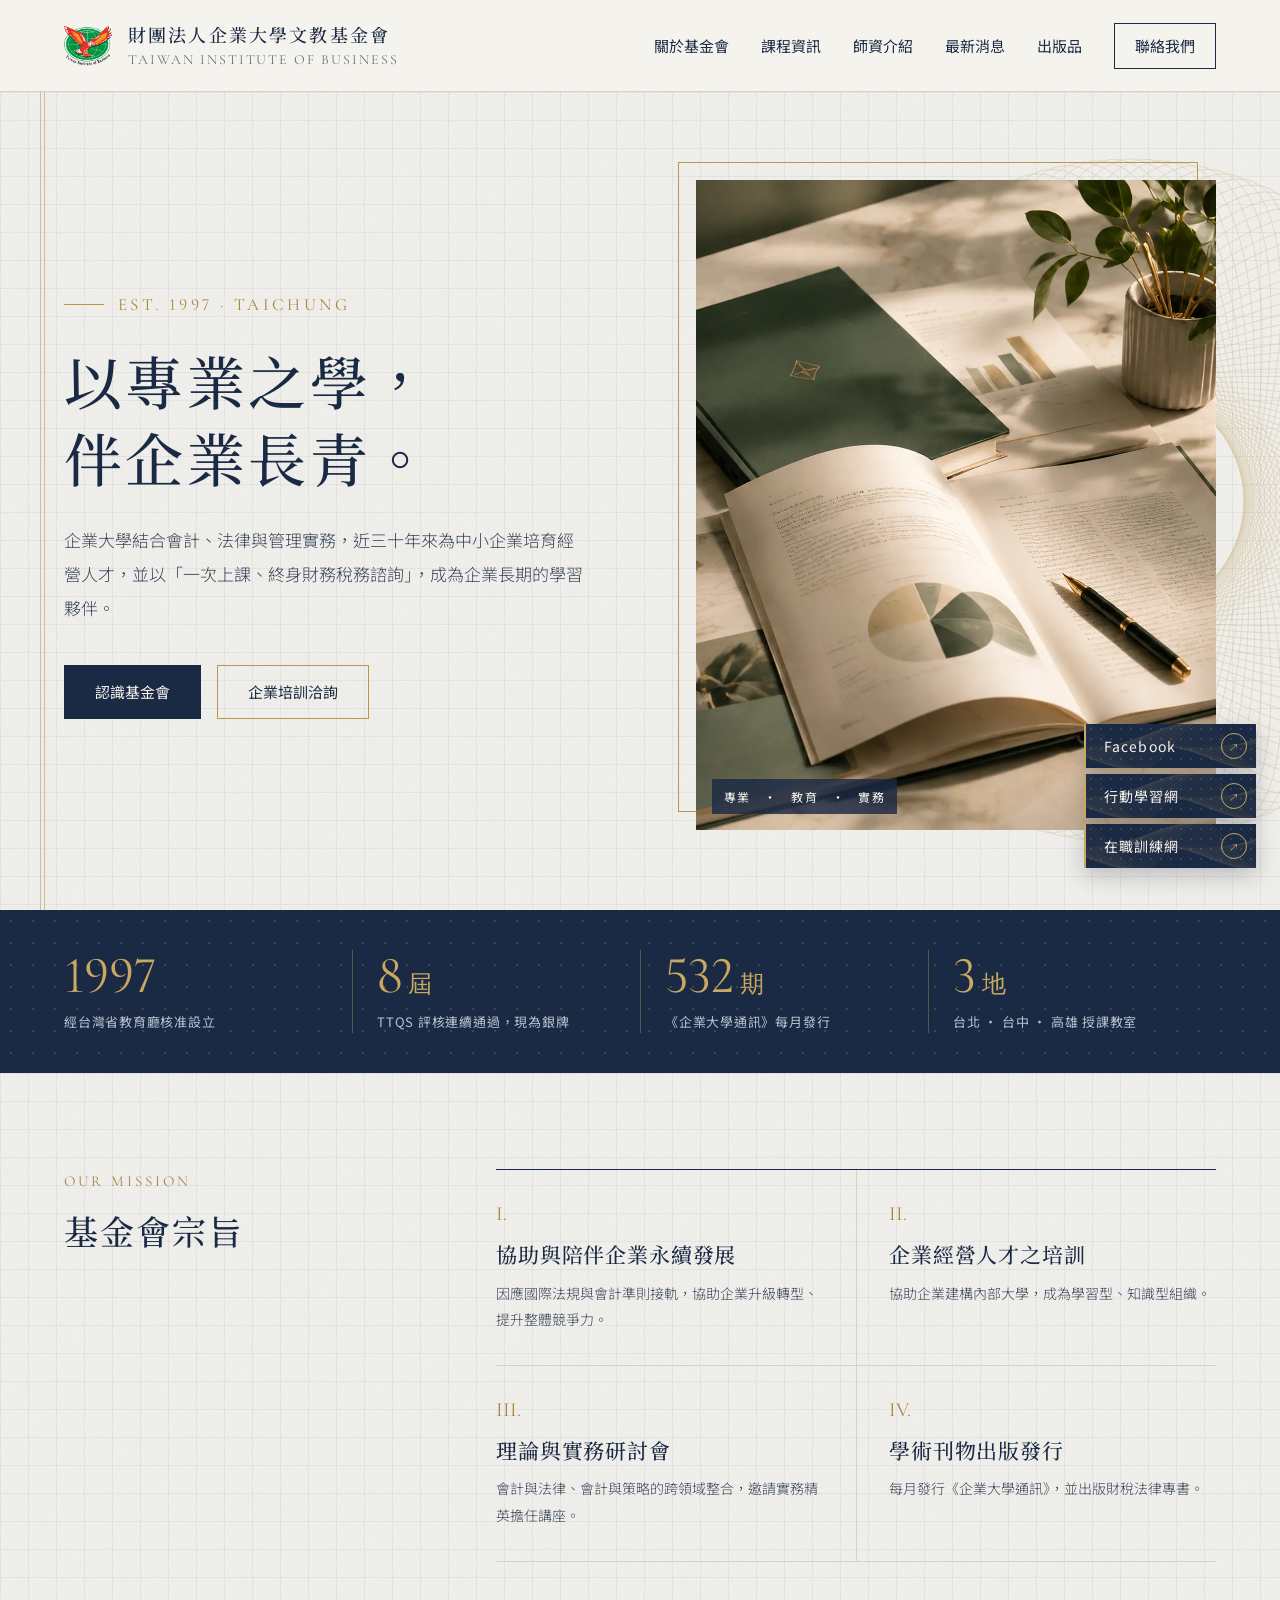
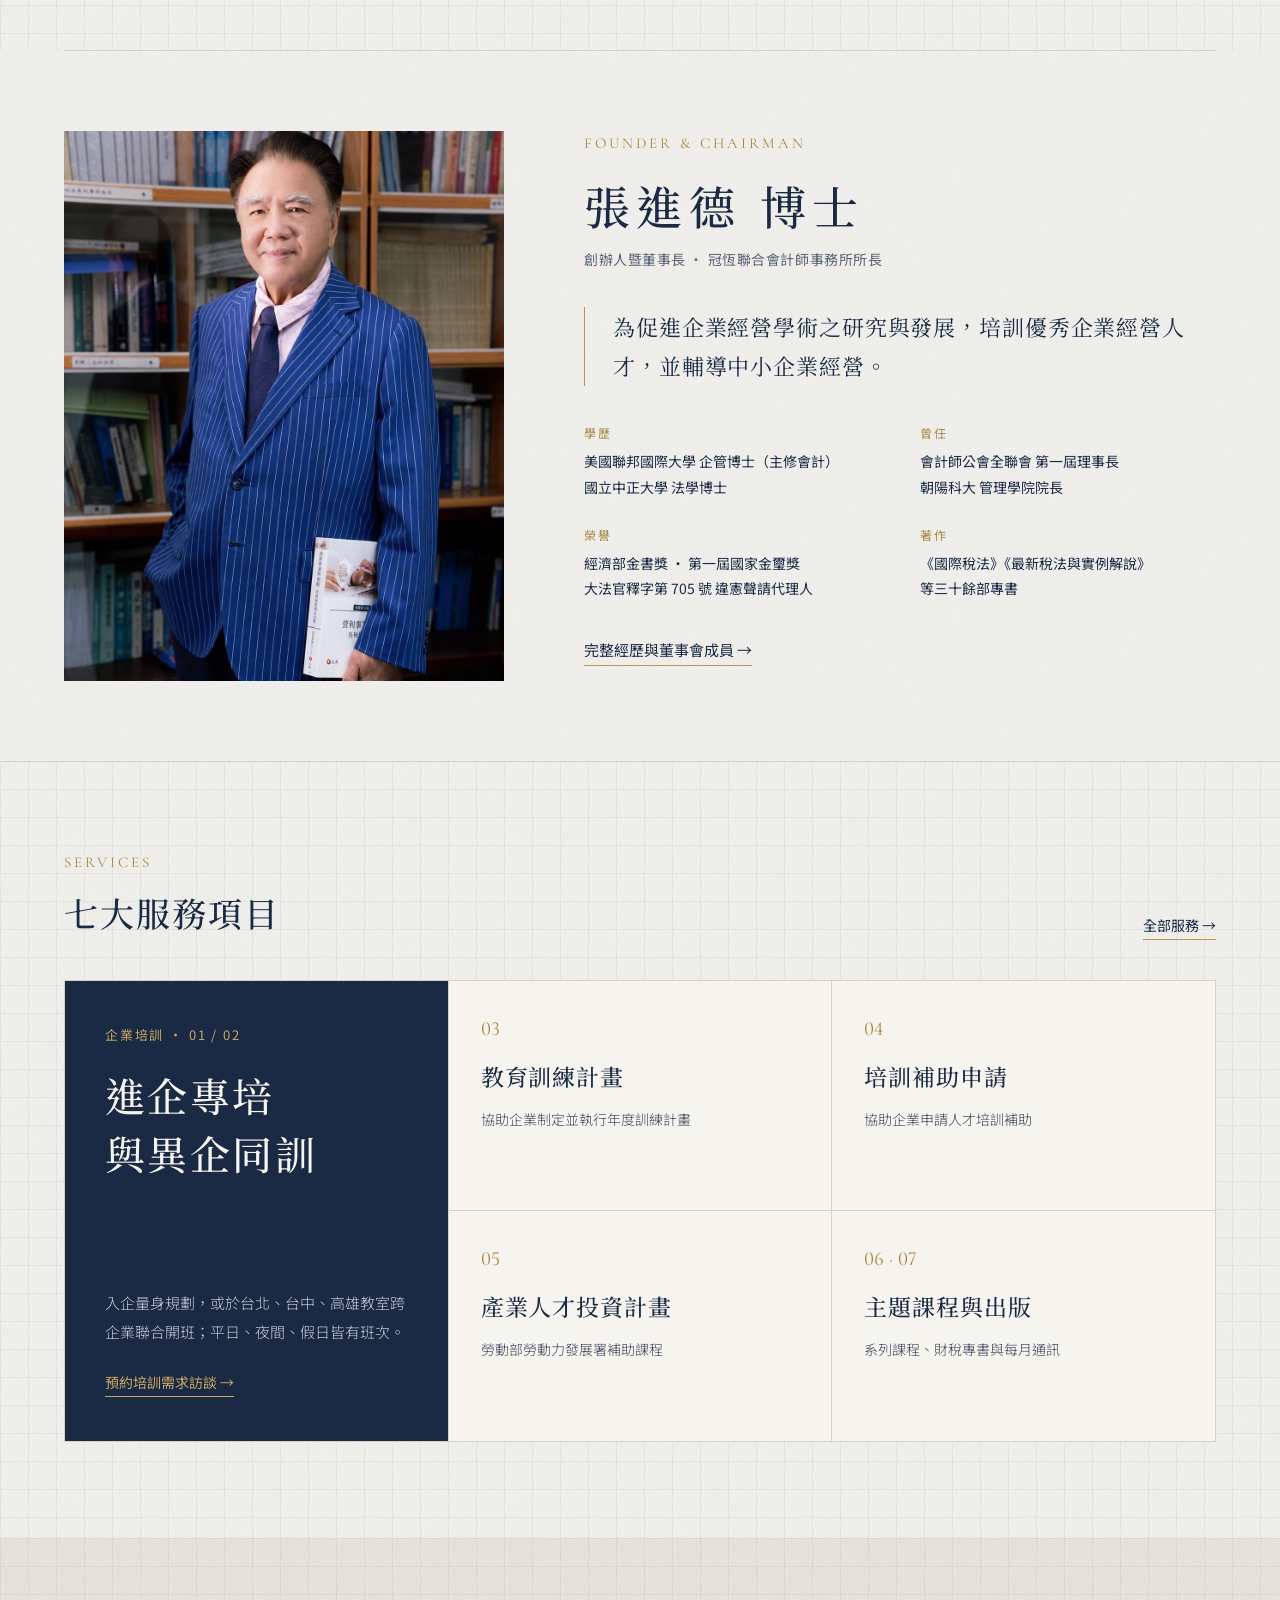
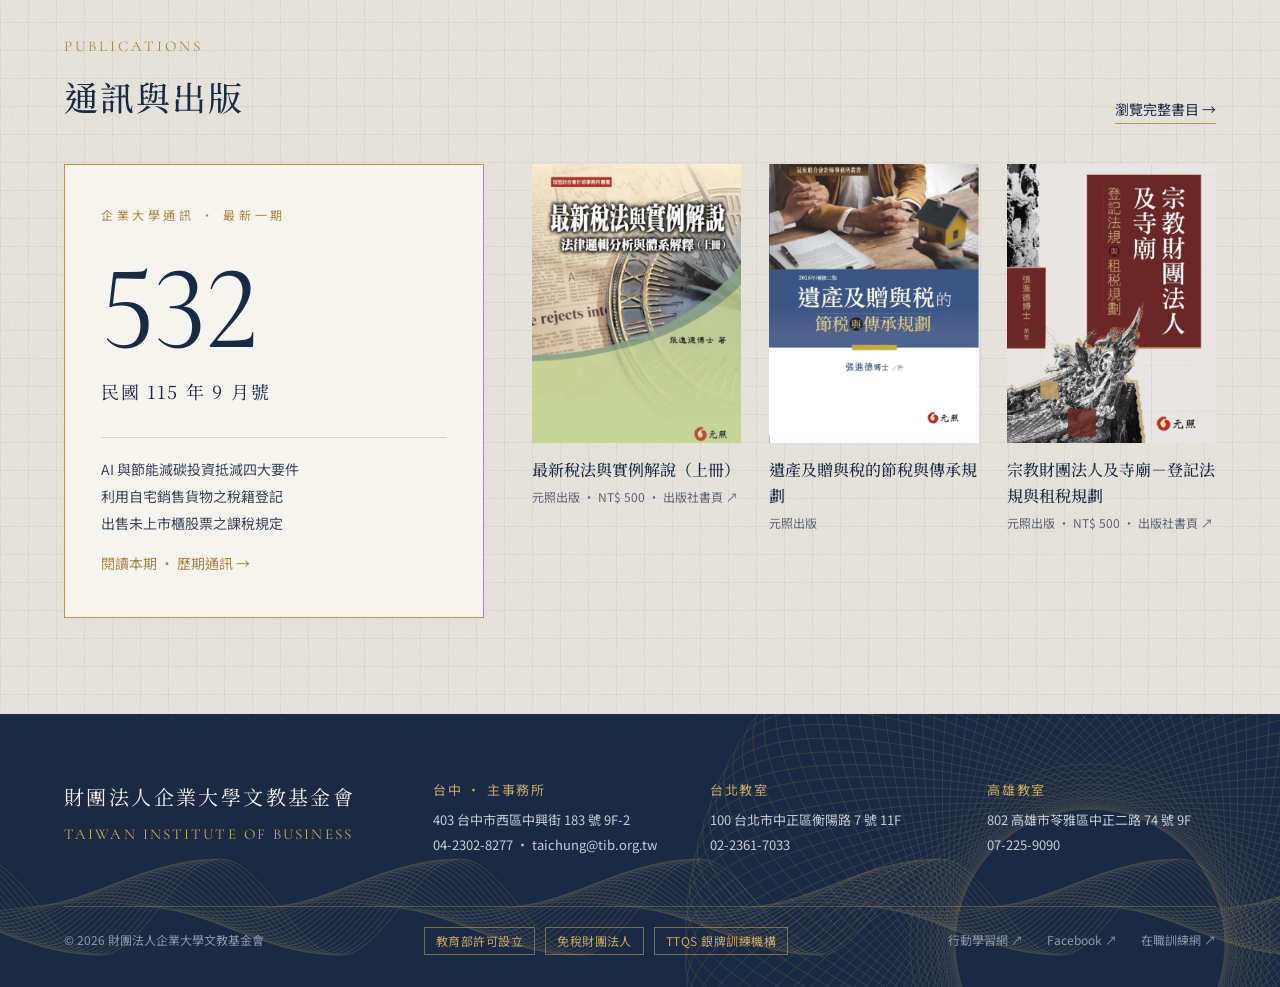
==== index.html @ 08e0fef5 "Initial commit" ====
<!DOCTYPE html>
<html lang="zh-Hant-TW">
<head>
<meta charset="utf-8">
<meta name="viewport" content="width=device-width, initial-scale=1">
<link rel="icon" type="image/png" href="assets/tib-logo-icon.png">
<title>財團法人企業大學文教基金會 TIB｜Taiwan Institute of Business</title>
<meta name="description" content="1997 年由張進德博士邀集產官學界精英成立。結合會計、法律與管理實務，為中小企業培育經營人才；TTQS 銀牌訓練機構。">
<meta property="og:title" content="財團法人企業大學文教基金會 TIB">
<meta property="og:description" content="以專業之學，伴企業長青。會計、法律、稅務與管理的跨域培訓。">
<meta property="og:type" content="website">
<link rel="preconnect" href="https://fonts.googleapis.com">
<link rel="preconnect" href="https://fonts.gstatic.com" crossorigin>
<link rel="stylesheet" href="https://fonts.googleapis.com/css2?family=Cormorant+Garamond:wght@400;500&family=Noto+Sans+TC:wght@300;400;500&family=Noto+Serif+TC:wght@400;500;600&display=swap">
<link rel="stylesheet" href="styles.css?v=0.17">
<link rel="stylesheet" href="floating-dock.css?v=0.16">
</head>
<body>

<header class="header"><div class="wrap">
  <a class="brand" href="index.html" aria-label="財團法人企業大學文教基金會 首頁">
    <img class="brand__logo" src="assets/tib-logo.webp" alt="">
    <span><span class="brand__zh" style="display:block">財團法人企業大學文教基金會</span><span class="brand__en" style="display:block">Taiwan Institute of Business</span></span>
  </a>
  <nav class="nav" aria-label="主選單">
    <a href="about.html">關於基金會</a><a href="courses.html">課程資訊</a><a href="teachers.html">師資介紹</a><a href="news.html">最新消息</a><a href="publications.html">出版品</a>
    <a class="nav__cta" href="#contact">聯絡我們</a>
  </nav>
  <button class="menu-btn" type="button" aria-label="開啟選單" aria-controls="drawer" aria-expanded="false"><span></span><span></span><span></span></button>
</div></header>

<div class="drawer" id="drawer" role="dialog" aria-modal="true" aria-label="選單">
  <div class="drawer__top"><a class="brand" href="index.html" aria-label="財團法人企業大學文教基金會，回到首頁"><img class="brand__logo" src="assets/tib-logo.webp" alt=""><span class="brand__zh">企業大學文教基金會</span></a><button class="drawer__close" type="button" aria-label="關閉選單">×</button></div>
  <nav>
    <a href="about.html">關於基金會<span>ABOUT</span></a><a href="courses.html">課程資訊<span>COURSES</span></a><a href="teachers.html">師資介紹<span>FACULTY</span></a><a href="news.html">最新消息<span>NEWS</span></a><a href="publications.html">出版品<span>PUBLICATIONS</span></a><a href="#contact">聯絡我們<span>CONTACT</span></a>
  </nav>
  <div class="drawer__foot">
    <div class="drawer__lang"><a href="index.html" aria-current="true">繁體中文</a><a href="#demo-dialog" lang="en" data-demo-preview="language">English</a></div>
    <a href="tel:+886423028277" style="display:flex;justify-content:space-between;min-height:48px;align-items:center;color:var(--on-navy)"><span>台中總會 04-2302-8277</span><span style="color:var(--gold-lt)">撥打</span></a>
  </div>
</div>

<main>
<section class="hero"><div class="wrap">
  <div>
    <div class="kicker kicker--rule">Est. 1997 · Taichung</div>
    <h1>以專業之學，<br>伴企業長青。</h1>
    <p class="hero__lead">企業大學結合會計、法律與管理實務，近三十年來為中小企業培育經營人才，並以「一次上課、終身財務稅務諮詢」，成為企業長期的學習夥伴。</p>
    <div class="hero__cta"><a class="btn btn--solid" href="about.html">認識基金會</a><a class="btn btn--line" href="#contact">企業培訓洽詢</a></div>
  </div>
  <div class="framed">
    <figure class="hero-art">
      <img src="assets/hero-editorial.webp" alt="桌面上的財稅書籍、筆記與鋼筆，呈現企業學習與專業實務氛圍" fetchpriority="high">
      <figcaption>專業　·　教育　·　實務</figcaption>
    </figure>
  </div>
</div></section>

<section class="stats" aria-label="基金會概況"><div class="wrap">
  <div class="stat"><div class="stat__n">1997</div><div class="stat__l">經台灣省教育廳核准設立</div></div>
  <div class="stat"><div class="stat__n">8<small> 屆</small></div><div class="stat__l">TTQS 評核連續通過，現為銀牌</div></div>
  <div class="stat"><div class="stat__n">532<small> 期</small></div><div class="stat__l">《企業大學通訊》每月發行</div></div>
  <div class="stat"><div class="stat__n">3<small> 地</small></div><div class="stat__l">台北 · 台中 · 高雄 授課教室</div></div>
</div></section>

<section class="mission" id="mission"><div class="wrap">
  <div><div class="kicker">Our Mission</div><h2 class="h2" style="line-height:1.5">基金會宗旨</h2></div>
  <div class="mission__grid">
    <div class="mission__item"><div class="mission__num">I.</div><h3>協助與陪伴企業永續發展</h3><p>因應國際法規與會計準則接軌，協助企業升級轉型、提升整體競爭力。</p></div>
    <div class="mission__item"><div class="mission__num">II.</div><h3>企業經營人才之培訓</h3><p>協助企業建構內部大學，成為學習型、知識型組織。</p></div>
    <div class="mission__item"><div class="mission__num">III.</div><h3>理論與實務研討會</h3><p>會計與法律、會計與策略的跨領域整合，邀請實務精英擔任講座。</p></div>
    <div class="mission__item"><div class="mission__num">IV.</div><h3>學術刊物出版發行</h3><p>每月發行《企業大學通訊》，並出版財稅法律專書。</p></div>
  </div>
</div></section>

<section class="founder" id="founder"><div class="wrap"><div>
  <figure class="founder__photo"><img class="founder__portrait" src="assets/founder-chang.webp" alt="張進德博士於書架前的肖像" loading="lazy" decoding="async"></figure>
  <div>
    <div class="kicker">Founder &amp; Chairman</div>
    <h2>張進德 博士</h2>
    <div class="founder__role">創辦人暨董事長 · 冠恆聯合會計師事務所所長</div>
    <blockquote>為促進企業經營學術之研究與發展，培訓優秀企業經營人才，並輔導中小企業經營。</blockquote>
    <dl class="creds">
      <div><dt>學歷</dt><dd>美國聯邦國際大學 企管博士（主修會計）<br>國立中正大學 法學博士</dd></div>
      <div><dt>曾任</dt><dd>會計師公會全聯會 第一屆理事長<br>朝陽科大 管理學院院長</dd></div>
      <div><dt>榮譽</dt><dd>經濟部金書獎 · 第一屆國家金璽獎<br>大法官釋字第 705 號 違憲聲請代理人</dd></div>
      <div><dt>著作</dt><dd>《國際稅法》《最新稅法與實例解說》<br>等三十餘部專書</dd></div>
    </dl>
    <a class="link-u" href="about.html">完整經歷與董事會成員 →</a>
  </div>
</div></div></section>

<section class="services" id="services"><div class="wrap">
  <div class="sec-head"><div><div class="kicker">Services</div><h2 class="h2">七大服務項目</h2></div><a class="link-u" href="#contact">全部服務 →</a></div>
  <div class="svc">
    <div class="svc__main">
      <div><div class="svc__tag">企業培訓 · 01 / 02</div><h3>進企專培<br>與異企同訓</h3></div>
      <div><p>入企量身規劃，或於台北、台中、高雄教室跨企業聯合開班；平日、夜間、假日皆有班次。</p><a href="#contact">預約培訓需求訪談 →</a></div>
    </div>
    <div class="svc__cell"><div class="mission__num">03</div><h3>教育訓練計畫</h3><p>協助企業制定並執行年度訓練計畫</p></div>
    <div class="svc__cell"><div class="mission__num">04</div><h3>培訓補助申請</h3><p>協助企業申請人才培訓補助</p></div>
    <div class="svc__cell"><div class="mission__num">05</div><h3>產業人才投資計畫</h3><p>勞動部勞動力發展署補助課程</p></div>
    <div class="svc__cell"><div class="mission__num">06 · 07</div><h3>主題課程與出版</h3><p>系列課程、財稅專書與每月通訊</p></div>
  </div>
</div></section>

<section class="pubs" id="publications"><div class="wrap">
  <div class="sec-head"><div><div class="kicker">Publications</div><h2 class="h2">通訊與出版</h2></div><a class="link-u" href="publications.html">瀏覽完整書目 →</a></div>
  <div class="pubs__grid">
    <a class="issue" href="news.html?cat=newsletter">
      <div><div class="issue__tag">企業大學通訊 · 最新一期</div><div class="issue__no">532</div><div class="issue__date">民國 115 年 9 月號</div></div>
      <div class="issue__toc">AI 與節能減碳投資抵減四大要件<br>利用自宅銷售貨物之稅籍登記<br>出售未上市櫃股票之課稅規定<div class="issue__more">閱讀本期 · 歷期通訊 →</div></div>
    </a>
    <div class="books" id="book-list">
      <a class="book" href="https://www.angle.com.tw/book.asp?BKID=18471" target="_blank" rel="noopener"><div class="ph ph--img"><img class="book-cover" src="assets/book-latest-tax-law.webp" alt="《最新稅法與實例解說 法律邏輯分析與體系解釋（上冊）》書封" loading="lazy" decoding="async"></div><h3>最新稅法與實例解說（上冊）</h3><p>元照出版 · NT$ 500 · 出版社書頁 ↗</p></a>
      <a class="book" href="#demo-dialog" data-demo-preview="publication"><div class="ph ph--img"><img class="book-cover" src="assets/book-estate-gift-tax.webp" alt="《遺產及贈與稅的節稅與傳承規劃》書封" loading="lazy" decoding="async"></div><h3>遺產及贈與稅的節稅與傳承規劃</h3><p>元照出版</p></a>
      <a class="book" href="https://www.angle.com.tw/book.asp?BKID=18402" target="_blank" rel="noopener"><div class="ph ph--img"><img class="book-cover" src="assets/book-religious-foundations.webp" alt="《宗教財團法人及寺廟－登記法規與租稅規劃》書封" loading="lazy" decoding="async"></div><h3>宗教財團法人及寺廟－登記法規與租稅規劃</h3><p>元照出版 · NT$ 500 · 出版社書頁 ↗</p></a>
    </div>
  </div>
</div></section>
</main>

<footer class="footer" id="contact"><div class="wrap">
  <div class="footer__grid">
    <div><div class="footer__name">財團法人企業大學文教基金會</div><div class="footer__en">TAIWAN INSTITUTE OF BUSINESS</div></div>
    <address><h4>台中 · 主事務所</h4>403 台中市西區中興街 183 號 9F-2<br><a href="tel:+886423028277">04-2302-8277</a> · <a href="mailto:taichung@tib.org.tw">taichung@tib.org.tw</a></address>
    <address><h4>台北教室</h4>100 台北市中正區衡陽路 7 號 11F<br><a href="tel:+886223617033">02-2361-7033</a></address>
    <address><h4>高雄教室</h4>802 高雄市苓雅區中正二路 74 號 9F<br><a href="tel:+88672259090">07-225-9090</a></address>
  </div>
  <div class="footer__bottom"><span class="footer__copy">© <span id="yr">2026</span> 財團法人企業大學文教基金會</span>
    <ul class="footer__qualifications" aria-label="基金會資格"><li>教育部許可設立</li><li>免稅財團法人</li><li>TTQS 銀牌訓練機構</li></ul>
    <span class="footer__links"><a href="https://www.twstudy.com/teacher/787f6cbf9e29ca300a846b687e1a062e" target="_blank" rel="noopener">行動學習網 ↗</a><a href="https://www.facebook.com/taichung.tib.org.tw" target="_blank" rel="noopener">Facebook ↗</a><a href="https://ojt.wda.gov.tw/" target="_blank" rel="noopener">在職訓練網 ↗</a></span></div>
</div></footer>

<nav class="dock" aria-label="基金會快速入口">
  <ul>
    <li><a href="https://www.facebook.com/taichung.tib.org.tw" target="_blank" rel="noopener" aria-label="Facebook"><b>Facebook</b><span class="dock__icon" aria-hidden="true"><svg viewBox="0 0 24 24" fill="currentColor"><path d="M13.5 22v-8h2.8l.4-3.2h-3.2v-2c0-.9.3-1.4 1.6-1.4h1.7V4.6c-.4-.1-1.4-.2-2.6-.2-2.7 0-4.4 1.6-4.4 4.5v1.9H7v3.2h2.8v8h3.7Z"/></svg></span><i aria-hidden="true"></i></a></li>
    <li><a href="https://www.twstudy.com/teacher/787f6cbf9e29ca300a846b687e1a062e" target="_blank" rel="noopener" aria-label="行動學習網"><b>行動學習網</b><span class="dock__icon" aria-hidden="true"><svg viewBox="0 0 24 24" fill="none" stroke="currentColor" stroke-width="1.7" stroke-linecap="round" stroke-linejoin="round"><path d="M12 6.1C9.3 4.7 6.2 4.5 3 5.3v13.3c3.2-.8 6.3-.6 9 1.1 2.7-1.7 5.8-1.9 9-1.1V5.3c-3.2-.8-6.3-.6-9 .8Z"/><path d="M12 6.2v13.4M6 8.5c1.4-.2 2.6 0 3.7.4m5.3 0c1.1-.4 2.3-.6 3.7-.4"/></svg></span><i aria-hidden="true"></i></a></li>
    <li><a href="https://ojt.wda.gov.tw/" target="_blank" rel="noopener" aria-label="在職訓練網"><b>在職訓練網</b><span class="dock__icon" aria-hidden="true"><svg viewBox="0 0 24 24" fill="none" stroke="currentColor" stroke-width="1.7" stroke-linecap="round" stroke-linejoin="round"><rect x="3" y="7.5" width="18" height="13" rx="1.5"/><path d="M8 7.5V5.8c0-1 .8-1.8 1.8-1.8h4.4c1 0 1.8.8 1.8 1.8v1.7M3 12.5h18m-11 0v2h4v-2"/></svg></span><i aria-hidden="true"></i></a></li>
  </ul>
</nav>
<div class="callbar"><a href="tel:+886423028277">來電洽詢</a><a href="mailto:taichung@tib.org.tw?subject=企業培訓洽詢">企業培訓洽詢</a></div>

<script src="main.js?v=0.16" defer></script>
<script src="demo-ui.js" defer></script>
</body>
</html>
---- styles.css ----
/* TIB 企業大學文教基金會 — 首頁樣式（6a 帳簿格線 + 雕紋點綴） */
:root{
  --navy:#1b2a44; --navy-2:#2a3d5e; --ivory:#f6f4ef; --paper:#ece8df; --paper-hi:#fbfaf6;
  --gold:#b8964f; --gold-ink:#a8863f; --gold-lt:#c9a862;
  --ink-2:#3a4558; --muted:#5b6475; --rule:#d8d2c4; --on-navy:#c6ccd8; --on-navy-2:#b8c0cf;
  --serif:'Noto Serif TC',serif; --sans:'Noto Sans TC',sans-serif; --latin:'Cormorant Garamond',serif;
  --pad:64px; --max:1280px;
  --tex-grain:url("data:image/svg+xml,%3Csvg%20xmlns%3D%22http%3A%2F%2Fwww.w3.org%2F2000%2Fsvg%22%20width%3D%22220%22%20height%3D%22220%22%3E%3Cfilter%20id%3D%22n%22%3E%3CfeTurbulence%20type%3D%22fractalNoise%22%20baseFrequency%3D%22.85%22%20numOctaves%3D%222%22%20stitchTiles%3D%22stitch%22%2F%3E%3CfeColorMatrix%20values%3D%220%200%200%200%20.1%20%200%200%200%200%20.15%20%200%200%200%200%20.25%20%200%200%200%20.55%200%22%2F%3E%3C%2Ffilter%3E%3Crect%20width%3D%22100%25%22%20height%3D%22100%25%22%20filter%3D%22url(%23n)%22%20opacity%3D%22.18%22%2F%3E%3C%2Fsvg%3E");
  --tex-rosette:url("data:image/svg+xml,%3Csvg%20xmlns%3D%22http%3A%2F%2Fwww.w3.org%2F2000%2Fsvg%22%20width%3D%22800%22%20height%3D%22800%22%20fill%3D%22none%22%20stroke%3D%22%23b8964f%22%20stroke-width%3D%22.6%22%20opacity%3D%22.38%22%3E%3Cellipse%20cx%3D%22400%22%20cy%3D%22400%22%20rx%3D%22360%22%20ry%3D%22120%22%20transform%3D%22rotate(0.0%20400%20400)%22%2F%3E%3Cellipse%20cx%3D%22400%22%20cy%3D%22400%22%20rx%3D%22360%22%20ry%3D%22120%22%20transform%3D%22rotate(3.0%20400%20400)%22%2F%3E%3Cellipse%20cx%3D%22400%22%20cy%3D%22400%22%20rx%3D%22360%22%20ry%3D%22120%22%20transform%3D%22rotate(6.0%20400%20400)%22%2F%3E%3Cellipse%20cx%3D%22400%22%20cy%3D%22400%22%20rx%3D%22360%22%20ry%3D%22120%22%20transform%3D%22rotate(9.0%20400%20400)%22%2F%3E%3Cellipse%20cx%3D%22400%22%20cy%3D%22400%22%20rx%3D%22360%22%20ry%3D%22120%22%20transform%3D%22rotate(12.0%20400%20400)%22%2F%3E%3Cellipse%20cx%3D%22400%22%20cy%3D%22400%22%20rx%3D%22360%22%20ry%3D%22120%22%20transform%3D%22rotate(15.0%20400%20400)%22%2F%3E%3Cellipse%20cx%3D%22400%22%20cy%3D%22400%22%20rx%3D%22360%22%20ry%3D%22120%22%20transform%3D%22rotate(18.0%20400%20400)%22%2F%3E%3Cellipse%20cx%3D%22400%22%20cy%3D%22400%22%20rx%3D%22360%22%20ry%3D%22120%22%20transform%3D%22rotate(21.0%20400%20400)%22%2F%3E%3Cellipse%20cx%3D%22400%22%20cy%3D%22400%22%20rx%3D%22360%22%20ry%3D%22120%22%20transform%3D%22rotate(24.0%20400%20400)%22%2F%3E%3Cellipse%20cx%3D%22400%22%20cy%3D%22400%22%20rx%3D%22360%22%20ry%3D%22120%22%20transform%3D%22rotate(27.0%20400%20400)%22%2F%3E%3Cellipse%20cx%3D%22400%22%20cy%3D%22400%22%20rx%3D%22360%22%20ry%3D%22120%22%20transform%3D%22rotate(30.0%20400%20400)%22%2F%3E%3Cellipse%20cx%3D%22400%22%20cy%3D%22400%22%20rx%3D%22360%22%20ry%3D%22120%22%20transform%3D%22rotate(33.0%20400%20400)%22%2F%3E%3Cellipse%20cx%3D%22400%22%20cy%3D%22400%22%20rx%3D%22360%22%20ry%3D%22120%22%20transform%3D%22rotate(36.0%20400%20400)%22%2F%3E%3Cellipse%20cx%3D%22400%22%20cy%3D%22400%22%20rx%3D%22360%22%20ry%3D%22120%22%20transform%3D%22rotate(39.0%20400%20400)%22%2F%3E%3Cellipse%20cx%3D%22400%22%20cy%3D%22400%22%20rx%3D%22360%22%20ry%3D%22120%22%20transform%3D%22rotate(42.0%20400%20400)%22%2F%3E%3Cellipse%20cx%3D%22400%22%20cy%3D%22400%22%20rx%3D%22360%22%20ry%3D%22120%22%20transform%3D%22rotate(45.0%20400%20400)%22%2F%3E%3Cellipse%20cx%3D%22400%22%20cy%3D%22400%22%20rx%3D%22360%22%20ry%3D%22120%22%20transform%3D%22rotate(48.0%20400%20400)%22%2F%3E%3Cellipse%20cx%3D%22400%22%20cy%3D%22400%22%20rx%3D%22360%22%20ry%3D%22120%22%20transform%3D%22rotate(51.0%20400%20400)%22%2F%3E%3Cellipse%20cx%3D%22400%22%20cy%3D%22400%22%20rx%3D%22360%22%20ry%3D%22120%22%20transform%3D%22rotate(54.0%20400%20400)%22%2F%3E%3Cellipse%20cx%3D%22400%22%20cy%3D%22400%22%20rx%3D%22360%22%20ry%3D%22120%22%20transform%3D%22rotate(57.0%20400%20400)%22%2F%3E%3Cellipse%20cx%3D%22400%22%20cy%3D%22400%22%20rx%3D%22360%22%20ry%3D%22120%22%20transform%3D%22rotate(60.0%20400%20400)%22%2F%3E%3Cellipse%20cx%3D%22400%22%20cy%3D%22400%22%20rx%3D%22360%22%20ry%3D%22120%22%20transform%3D%22rotate(63.0%20400%20400)%22%2F%3E%3Cellipse%20cx%3D%22400%22%20cy%3D%22400%22%20rx%3D%22360%22%20ry%3D%22120%22%20transform%3D%22rotate(66.0%20400%20400)%22%2F%3E%3Cellipse%20cx%3D%22400%22%20cy%3D%22400%22%20rx%3D%22360%22%20ry%3D%22120%22%20transform%3D%22rotate(69.0%20400%20400)%22%2F%3E%3Cellipse%20cx%3D%22400%22%20cy%3D%22400%22%20rx%3D%22360%22%20ry%3D%22120%22%20transform%3D%22rotate(72.0%20400%20400)%22%2F%3E%3Cellipse%20cx%3D%22400%22%20cy%3D%22400%22%20rx%3D%22360%22%20ry%3D%22120%22%20transform%3D%22rotate(75.0%20400%20400)%22%2F%3E%3Cellipse%20cx%3D%22400%22%20cy%3D%22400%22%20rx%3D%22360%22%20ry%3D%22120%22%20transform%3D%22rotate(78.0%20400%20400)%22%2F%3E%3Cellipse%20cx%3D%22400%22%20cy%3D%22400%22%20rx%3D%22360%22%20ry%3D%22120%22%20transform%3D%22rotate(81.0%20400%20400)%22%2F%3E%3Cellipse%20cx%3D%22400%22%20cy%3D%22400%22%20rx%3D%22360%22%20ry%3D%22120%22%20transform%3D%22rotate(84.0%20400%20400)%22%2F%3E%3Cellipse%20cx%3D%22400%22%20cy%3D%22400%22%20rx%3D%22360%22%20ry%3D%22120%22%20transform%3D%22rotate(87.0%20400%20400)%22%2F%3E%3Cellipse%20cx%3D%22400%22%20cy%3D%22400%22%20rx%3D%22360%22%20ry%3D%22120%22%20transform%3D%22rotate(90.0%20400%20400)%22%2F%3E%3Cellipse%20cx%3D%22400%22%20cy%3D%22400%22%20rx%3D%22360%22%20ry%3D%22120%22%20transform%3D%22rotate(93.0%20400%20400)%22%2F%3E%3Cellipse%20cx%3D%22400%22%20cy%3D%22400%22%20rx%3D%22360%22%20ry%3D%22120%22%20transform%3D%22rotate(96.0%20400%20400)%22%2F%3E%3Cellipse%20cx%3D%22400%22%20cy%3D%22400%22%20rx%3D%22360%22%20ry%3D%22120%22%20transform%3D%22rotate(99.0%20400%20400)%22%2F%3E%3Cellipse%20cx%3D%22400%22%20cy%3D%22400%22%20rx%3D%22360%22%20ry%3D%22120%22%20transform%3D%22rotate(102.0%20400%20400)%22%2F%3E%3Cellipse%20cx%3D%22400%22%20cy%3D%22400%22%20rx%3D%22360%22%20ry%3D%22120%22%20transform%3D%22rotate(105.0%20400%20400)%22%2F%3E%3Cellipse%20cx%3D%22400%22%20cy%3D%22400%22%20rx%3D%22360%22%20ry%3D%22120%22%20transform%3D%22rotate(108.0%20400%20400)%22%2F%3E%3Cellipse%20cx%3D%22400%22%20cy%3D%22400%22%20rx%3D%22360%22%20ry%3D%22120%22%20transform%3D%22rotate(111.0%20400%20400)%22%2F%3E%3Cellipse%20cx%3D%22400%22%20cy%3D%22400%22%20rx%3D%22360%22%20ry%3D%22120%22%20transform%3D%22rotate(114.0%20400%20400)%22%2F%3E%3Cellipse%20cx%3D%22400%22%20cy%3D%22400%22%20rx%3D%22360%22%20ry%3D%22120%22%20transform%3D%22rotate(117.0%20400%20400)%22%2F%3E%3Cellipse%20cx%3D%22400%22%20cy%3D%22400%22%20rx%3D%22360%22%20ry%3D%22120%22%20transform%3D%22rotate(120.0%20400%20400)%22%2F%3E%3Cellipse%20cx%3D%22400%22%20cy%3D%22400%22%20rx%3D%22360%22%20ry%3D%22120%22%20transform%3D%22rotate(123.0%20400%20400)%22%2F%3E%3Cellipse%20cx%3D%22400%22%20cy%3D%22400%22%20rx%3D%22360%22%20ry%3D%22120%22%20transform%3D%22rotate(126.0%20400%20400)%22%2F%3E%3Cellipse%20cx%3D%22400%22%20cy%3D%22400%22%20rx%3D%22360%22%20ry%3D%22120%22%20transform%3D%22rotate(129.0%20400%20400)%22%2F%3E%3Cellipse%20cx%3D%22400%22%20cy%3D%22400%22%20rx%3D%22360%22%20ry%3D%22120%22%20transform%3D%22rotate(132.0%20400%20400)%22%2F%3E%3Cellipse%20cx%3D%22400%22%20cy%3D%22400%22%20rx%3D%22360%22%20ry%3D%22120%22%20transform%3D%22rotate(135.0%20400%20400)%22%2F%3E%3Cellipse%20cx%3D%22400%22%20cy%3D%22400%22%20rx%3D%22360%22%20ry%3D%22120%22%20transform%3D%22rotate(138.0%20400%20400)%22%2F%3E%3Cellipse%20cx%3D%22400%22%20cy%3D%22400%22%20rx%3D%22360%22%20ry%3D%22120%22%20transform%3D%22rotate(141.0%20400%20400)%22%2F%3E%3Cellipse%20cx%3D%22400%22%20cy%3D%22400%22%20rx%3D%22360%22%20ry%3D%22120%22%20transform%3D%22rotate(144.0%20400%20400)%22%2F%3E%3Cellipse%20cx%3D%22400%22%20cy%3D%22400%22%20rx%3D%22360%22%20ry%3D%22120%22%20transform%3D%22rotate(147.0%20400%20400)%22%2F%3E%3Cellipse%20cx%3D%22400%22%20cy%3D%22400%22%20rx%3D%22360%22%20ry%3D%22120%22%20transform%3D%22rotate(150.0%20400%20400)%22%2F%3E%3Cellipse%20cx%3D%22400%22%20cy%3D%22400%22%20rx%3D%22360%22%20ry%3D%22120%22%20transform%3D%22rotate(153.0%20400%20400)%22%2F%3E%3Cellipse%20cx%3D%22400%22%20cy%3D%22400%22%20rx%3D%22360%22%20ry%3D%22120%22%20transform%3D%22rotate(156.0%20400%20400)%22%2F%3E%3Cellipse%20cx%3D%22400%22%20cy%3D%22400%22%20rx%3D%22360%22%20ry%3D%22120%22%20transform%3D%22rotate(159.0%20400%20400)%22%2F%3E%3Cellipse%20cx%3D%22400%22%20cy%3D%22400%22%20rx%3D%22360%22%20ry%3D%22120%22%20transform%3D%22rotate(162.0%20400%20400)%22%2F%3E%3Cellipse%20cx%3D%22400%22%20cy%3D%22400%22%20rx%3D%22360%22%20ry%3D%22120%22%20transform%3D%22rotate(165.0%20400%20400)%22%2F%3E%3Cellipse%20cx%3D%22400%22%20cy%3D%22400%22%20rx%3D%22360%22%20ry%3D%22120%22%20transform%3D%22rotate(168.0%20400%20400)%22%2F%3E%3Cellipse%20cx%3D%22400%22%20cy%3D%22400%22%20rx%3D%22360%22%20ry%3D%22120%22%20transform%3D%22rotate(171.0%20400%20400)%22%2F%3E%3Cellipse%20cx%3D%22400%22%20cy%3D%22400%22%20rx%3D%22360%22%20ry%3D%22120%22%20transform%3D%22rotate(174.0%20400%20400)%22%2F%3E%3Cellipse%20cx%3D%22400%22%20cy%3D%22400%22%20rx%3D%22360%22%20ry%3D%22120%22%20transform%3D%22rotate(177.0%20400%20400)%22%2F%3E%3Ccircle%20cx%3D%22400%22%20cy%3D%22400%22%20r%3D%22130%22%2F%3E%3Ccircle%20cx%3D%22400%22%20cy%3D%22400%22%20r%3D%22136%22%2F%3E%3Ccircle%20cx%3D%22400%22%20cy%3D%22400%22%20r%3D%22142%22%2F%3E%3Ccircle%20cx%3D%22400%22%20cy%3D%22400%22%20r%3D%22148%22%2F%3E%3Ccircle%20cx%3D%22400%22%20cy%3D%22400%22%20r%3D%22154%22%2F%3E%3Ccircle%20cx%3D%22400%22%20cy%3D%22400%22%20r%3D%22160%22%2F%3E%3C%2Fsvg%3E");
  --tex-rosette-lt:url("data:image/svg+xml,%3Csvg%20xmlns%3D%22http%3A%2F%2Fwww.w3.org%2F2000%2Fsvg%22%20width%3D%22800%22%20height%3D%22800%22%20fill%3D%22none%22%20stroke%3D%22%23c9a862%22%20stroke-width%3D%22.6%22%20opacity%3D%22.22%22%3E%3Cellipse%20cx%3D%22400%22%20cy%3D%22400%22%20rx%3D%22360%22%20ry%3D%22120%22%20transform%3D%22rotate(0.0%20400%20400)%22%2F%3E%3Cellipse%20cx%3D%22400%22%20cy%3D%22400%22%20rx%3D%22360%22%20ry%3D%22120%22%20transform%3D%22rotate(3.0%20400%20400)%22%2F%3E%3Cellipse%20cx%3D%22400%22%20cy%3D%22400%22%20rx%3D%22360%22%20ry%3D%22120%22%20transform%3D%22rotate(6.0%20400%20400)%22%2F%3E%3Cellipse%20cx%3D%22400%22%20cy%3D%22400%22%20rx%3D%22360%22%20ry%3D%22120%22%20transform%3D%22rotate(9.0%20400%20400)%22%2F%3E%3Cellipse%20cx%3D%22400%22%20cy%3D%22400%22%20rx%3D%22360%22%20ry%3D%22120%22%20transform%3D%22rotate(12.0%20400%20400)%22%2F%3E%3Cellipse%20cx%3D%22400%22%20cy%3D%22400%22%20rx%3D%22360%22%20ry%3D%22120%22%20transform%3D%22rotate(15.0%20400%20400)%22%2F%3E%3Cellipse%20cx%3D%22400%22%20cy%3D%22400%22%20rx%3D%22360%22%20ry%3D%22120%22%20transform%3D%22rotate(18.0%20400%20400)%22%2F%3E%3Cellipse%20cx%3D%22400%22%20cy%3D%22400%22%20rx%3D%22360%22%20ry%3D%22120%22%20transform%3D%22rotate(21.0%20400%20400)%22%2F%3E%3Cellipse%20cx%3D%22400%22%20cy%3D%22400%22%20rx%3D%22360%22%20ry%3D%22120%22%20transform%3D%22rotate(24.0%20400%20400)%22%2F%3E%3Cellipse%20cx%3D%22400%22%20cy%3D%22400%22%20rx%3D%22360%22%20ry%3D%22120%22%20transform%3D%22rotate(27.0%20400%20400)%22%2F%3E%3Cellipse%20cx%3D%22400%22%20cy%3D%22400%22%20rx%3D%22360%22%20ry%3D%22120%22%20transform%3D%22rotate(30.0%20400%20400)%22%2F%3E%3Cellipse%20cx%3D%22400%22%20cy%3D%22400%22%20rx%3D%22360%22%20ry%3D%22120%22%20transform%3D%22rotate(33.0%20400%20400)%22%2F%3E%3Cellipse%20cx%3D%22400%22%20cy%3D%22400%22%20rx%3D%22360%22%20ry%3D%22120%22%20transform%3D%22rotate(36.0%20400%20400)%22%2F%3E%3Cellipse%20cx%3D%22400%22%20cy%3D%22400%22%20rx%3D%22360%22%20ry%3D%22120%22%20transform%3D%22rotate(39.0%20400%20400)%22%2F%3E%3Cellipse%20cx%3D%22400%22%20cy%3D%22400%22%20rx%3D%22360%22%20ry%3D%22120%22%20transform%3D%22rotate(42.0%20400%20400)%22%2F%3E%3Cellipse%20cx%3D%22400%22%20cy%3D%22400%22%20rx%3D%22360%22%20ry%3D%22120%22%20transform%3D%22rotate(45.0%20400%20400)%22%2F%3E%3Cellipse%20cx%3D%22400%22%20cy%3D%22400%22%20rx%3D%22360%22%20ry%3D%22120%22%20transform%3D%22rotate(48.0%20400%20400)%22%2F%3E%3Cellipse%20cx%3D%22400%22%20cy%3D%22400%22%20rx%3D%22360%22%20ry%3D%22120%22%20transform%3D%22rotate(51.0%20400%20400)%22%2F%3E%3Cellipse%20cx%3D%22400%22%20cy%3D%22400%22%20rx%3D%22360%22%20ry%3D%22120%22%20transform%3D%22rotate(54.0%20400%20400)%22%2F%3E%3Cellipse%20cx%3D%22400%22%20cy%3D%22400%22%20rx%3D%22360%22%20ry%3D%22120%22%20transform%3D%22rotate(57.0%20400%20400)%22%2F%3E%3Cellipse%20cx%3D%22400%22%20cy%3D%22400%22%20rx%3D%22360%22%20ry%3D%22120%22%20transform%3D%22rotate(60.0%20400%20400)%22%2F%3E%3Cellipse%20cx%3D%22400%22%20cy%3D%22400%22%20rx%3D%22360%22%20ry%3D%22120%22%20transform%3D%22rotate(63.0%20400%20400)%22%2F%3E%3Cellipse%20cx%3D%22400%22%20cy%3D%22400%22%20rx%3D%22360%22%20ry%3D%22120%22%20transform%3D%22rotate(66.0%20400%20400)%22%2F%3E%3Cellipse%20cx%3D%22400%22%20cy%3D%22400%22%20rx%3D%22360%22%20ry%3D%22120%22%20transform%3D%22rotate(69.0%20400%20400)%22%2F%3E%3Cellipse%20cx%3D%22400%22%20cy%3D%22400%22%20rx%3D%22360%22%20ry%3D%22120%22%20transform%3D%22rotate(72.0%20400%20400)%22%2F%3E%3Cellipse%20cx%3D%22400%22%20cy%3D%22400%22%20rx%3D%22360%22%20ry%3D%22120%22%20transform%3D%22rotate(75.0%20400%20400)%22%2F%3E%3Cellipse%20cx%3D%22400%22%20cy%3D%22400%22%20rx%3D%22360%22%20ry%3D%22120%22%20transform%3D%22rotate(78.0%20400%20400)%22%2F%3E%3Cellipse%20cx%3D%22400%22%20cy%3D%22400%22%20rx%3D%22360%22%20ry%3D%22120%22%20transform%3D%22rotate(81.0%20400%20400)%22%2F%3E%3Cellipse%20cx%3D%22400%22%20cy%3D%22400%22%20rx%3D%22360%22%20ry%3D%22120%22%20transform%3D%22rotate(84.0%20400%20400)%22%2F%3E%3Cellipse%20cx%3D%22400%22%20cy%3D%22400%22%20rx%3D%22360%22%20ry%3D%22120%22%20transform%3D%22rotate(87.0%20400%20400)%22%2F%3E%3Cellipse%20cx%3D%22400%22%20cy%3D%22400%22%20rx%3D%22360%22%20ry%3D%22120%22%20transform%3D%22rotate(90.0%20400%20400)%22%2F%3E%3Cellipse%20cx%3D%22400%22%20cy%3D%22400%22%20rx%3D%22360%22%20ry%3D%22120%22%20transform%3D%22rotate(93.0%20400%20400)%22%2F%3E%3Cellipse%20cx%3D%22400%22%20cy%3D%22400%22%20rx%3D%22360%22%20ry%3D%22120%22%20transform%3D%22rotate(96.0%20400%20400)%22%2F%3E%3Cellipse%20cx%3D%22400%22%20cy%3D%22400%22%20rx%3D%22360%22%20ry%3D%22120%22%20transform%3D%22rotate(99.0%20400%20400)%22%2F%3E%3Cellipse%20cx%3D%22400%22%20cy%3D%22400%22%20rx%3D%22360%22%20ry%3D%22120%22%20transform%3D%22rotate(102.0%20400%20400)%22%2F%3E%3Cellipse%20cx%3D%22400%22%20cy%3D%22400%22%20rx%3D%22360%22%20ry%3D%22120%22%20transform%3D%22rotate(105.0%20400%20400)%22%2F%3E%3Cellipse%20cx%3D%22400%22%20cy%3D%22400%22%20rx%3D%22360%22%20ry%3D%22120%22%20transform%3D%22rotate(108.0%20400%20400)%22%2F%3E%3Cellipse%20cx%3D%22400%22%20cy%3D%22400%22%20rx%3D%22360%22%20ry%3D%22120%22%20transform%3D%22rotate(111.0%20400%20400)%22%2F%3E%3Cellipse%20cx%3D%22400%22%20cy%3D%22400%22%20rx%3D%22360%22%20ry%3D%22120%22%20transform%3D%22rotate(114.0%20400%20400)%22%2F%3E%3Cellipse%20cx%3D%22400%22%20cy%3D%22400%22%20rx%3D%22360%22%20ry%3D%22120%22%20transform%3D%22rotate(117.0%20400%20400)%22%2F%3E%3Cellipse%20cx%3D%22400%22%20cy%3D%22400%22%20rx%3D%22360%22%20ry%3D%22120%22%20transform%3D%22rotate(120.0%20400%20400)%22%2F%3E%3Cellipse%20cx%3D%22400%22%20cy%3D%22400%22%20rx%3D%22360%22%20ry%3D%22120%22%20transform%3D%22rotate(123.0%20400%20400)%22%2F%3E%3Cellipse%20cx%3D%22400%22%20cy%3D%22400%22%20rx%3D%22360%22%20ry%3D%22120%22%20transform%3D%22rotate(126.0%20400%20400)%22%2F%3E%3Cellipse%20cx%3D%22400%22%20cy%3D%22400%22%20rx%3D%22360%22%20ry%3D%22120%22%20transform%3D%22rotate(129.0%20400%20400)%22%2F%3E%3Cellipse%20cx%3D%22400%22%20cy%3D%22400%22%20rx%3D%22360%22%20ry%3D%22120%22%20transform%3D%22rotate(132.0%20400%20400)%22%2F%3E%3Cellipse%20cx%3D%22400%22%20cy%3D%22400%22%20rx%3D%22360%22%20ry%3D%22120%22%20transform%3D%22rotate(135.0%20400%20400)%22%2F%3E%3Cellipse%20cx%3D%22400%22%20cy%3D%22400%22%20rx%3D%22360%22%20ry%3D%22120%22%20transform%3D%22rotate(138.0%20400%20400)%22%2F%3E%3Cellipse%20cx%3D%22400%22%20cy%3D%22400%22%20rx%3D%22360%22%20ry%3D%22120%22%20transform%3D%22rotate(141.0%20400%20400)%22%2F%3E%3Cellipse%20cx%3D%22400%22%20cy%3D%22400%22%20rx%3D%22360%22%20ry%3D%22120%22%20transform%3D%22rotate(144.0%20400%20400)%22%2F%3E%3Cellipse%20cx%3D%22400%22%20cy%3D%22400%22%20rx%3D%22360%22%20ry%3D%22120%22%20transform%3D%22rotate(147.0%20400%20400)%22%2F%3E%3Cellipse%20cx%3D%22400%22%20cy%3D%22400%22%20rx%3D%22360%22%20ry%3D%22120%22%20transform%3D%22rotate(150.0%20400%20400)%22%2F%3E%3Cellipse%20cx%3D%22400%22%20cy%3D%22400%22%20rx%3D%22360%22%20ry%3D%22120%22%20transform%3D%22rotate(153.0%20400%20400)%22%2F%3E%3Cellipse%20cx%3D%22400%22%20cy%3D%22400%22%20rx%3D%22360%22%20ry%3D%22120%22%20transform%3D%22rotate(156.0%20400%20400)%22%2F%3E%3Cellipse%20cx%3D%22400%22%20cy%3D%22400%22%20rx%3D%22360%22%20ry%3D%22120%22%20transform%3D%22rotate(159.0%20400%20400)%22%2F%3E%3Cellipse%20cx%3D%22400%22%20cy%3D%22400%22%20rx%3D%22360%22%20ry%3D%22120%22%20transform%3D%22rotate(162.0%20400%20400)%22%2F%3E%3Cellipse%20cx%3D%22400%22%20cy%3D%22400%22%20rx%3D%22360%22%20ry%3D%22120%22%20transform%3D%22rotate(165.0%20400%20400)%22%2F%3E%3Cellipse%20cx%3D%22400%22%20cy%3D%22400%22%20rx%3D%22360%22%20ry%3D%22120%22%20transform%3D%22rotate(168.0%20400%20400)%22%2F%3E%3Cellipse%20cx%3D%22400%22%20cy%3D%22400%22%20rx%3D%22360%22%20ry%3D%22120%22%20transform%3D%22rotate(171.0%20400%20400)%22%2F%3E%3Cellipse%20cx%3D%22400%22%20cy%3D%22400%22%20rx%3D%22360%22%20ry%3D%22120%22%20transform%3D%22rotate(174.0%20400%20400)%22%2F%3E%3Cellipse%20cx%3D%22400%22%20cy%3D%22400%22%20rx%3D%22360%22%20ry%3D%22120%22%20transform%3D%22rotate(177.0%20400%20400)%22%2F%3E%3Ccircle%20cx%3D%22400%22%20cy%3D%22400%22%20r%3D%22130%22%2F%3E%3Ccircle%20cx%3D%22400%22%20cy%3D%22400%22%20r%3D%22136%22%2F%3E%3Ccircle%20cx%3D%22400%22%20cy%3D%22400%22%20r%3D%22142%22%2F%3E%3Ccircle%20cx%3D%22400%22%20cy%3D%22400%22%20r%3D%22148%22%2F%3E%3Ccircle%20cx%3D%22400%22%20cy%3D%22400%22%20r%3D%22154%22%2F%3E%3Ccircle%20cx%3D%22400%22%20cy%3D%22400%22%20r%3D%22160%22%2F%3E%3C%2Fsvg%3E");
  --tex-waves:url("data:image/svg+xml,%3Csvg%20xmlns%3D%22http%3A%2F%2Fwww.w3.org%2F2000%2Fsvg%22%20width%3D%22240%22%20height%3D%22160%22%20fill%3D%22none%22%20stroke%3D%22%23c9a862%22%20stroke-width%3D%22.7%22%20opacity%3D%22.28%22%3E%3Cpath%20d%3D%22M0%2080.0L4%2085.0L8%2090.0L12%2094.8L16%2099.5L20%20104.0L24%20108.2L28%20112.1L32%20115.7L36%20118.8L40%20121.6L44%20123.9L48%20125.7L52%20127.0L56%20127.7L60%20128.0L64%20127.7L68%20127.0L72%20125.7L76%20123.9L80%20121.6L84%20118.8L88%20115.7L92%20112.1L96%20108.2L100%20104.0L104%2099.5L108%2094.8L112%2090.0L116%2085.0L120%2080.0L124%2075.0L128%2070.0L132%2065.2L136%2060.5L140%2056.0L144%2051.8L148%2047.9L152%2044.3L156%2041.2L160%2038.4L164%2036.1L168%2034.3L172%2033.0L176%2032.3L180%2032.0L184%2032.3L188%2033.0L192%2034.3L196%2036.1L200%2038.4L204%2041.2L208%2044.3L212%2047.9L216%2051.8L220%2056.0L224%2060.5L228%2065.2L232%2070.0L236%2075.0L240%2080.0%22%2F%3E%3Cpath%20d%3D%22M0%2087.6L4%2092.5L8%2097.3L12%20101.9L16%20106.2L20%20110.2L24%20114.0L28%20117.3L32%20120.2L36%20122.7L40%20124.8L44%20126.3L48%20127.3L52%20127.8L56%20127.8L60%20127.3L64%20126.2L68%20124.7L72%20122.6L76%20120.1L80%20117.1L84%20113.8L88%20110.0L92%20106.0L96%20101.6L100%2097.0L104%2092.3L108%2087.4L112%2082.4L116%2077.4L120%2072.4L124%2067.5L128%2062.7L132%2058.1L136%2053.8L140%2049.8L144%2046.0L148%2042.7L152%2039.8L156%2037.3L160%2035.2L164%2033.7L168%2032.7L172%2032.2L176%2032.2L180%2032.7L184%2033.8L188%2035.3L192%2037.4L196%2039.9L200%2042.9L204%2046.2L208%2050.0L212%2054.0L216%2058.4L220%2063.0L224%2067.7L228%2072.6L232%2077.6L236%2082.6L240%2087.6%22%2F%3E%3Cpath%20d%3D%22M0%2095.0L4%2099.6L8%20104.0L12%20108.2L16%20112.0L20%20115.5L24%20118.6L28%20121.3L32%20123.5L36%20125.3L40%20126.5L44%20127.3L48%20127.5L52%20127.2L56%20126.4L60%20125.1L64%20123.3L68%20121.0L72%20118.3L76%20115.1L80%20111.6L84%20107.7L88%20103.5L92%2099.1L96%2094.4L100%2089.6L104%2084.7L108%2079.7L112%2074.8L116%2069.8L120%2065.0L124%2060.4L128%2056.0L132%2051.8L136%2048.0L140%2044.5L144%2041.4L148%2038.7L152%2036.5L156%2034.7L160%2033.5L164%2032.7L168%2032.5L172%2032.8L176%2033.6L180%2034.9L184%2036.7L188%2039.0L192%2041.7L196%2044.9L200%2048.4L204%2052.3L208%2056.5L212%2060.9L216%2065.6L220%2070.4L224%2075.3L228%2080.3L232%2085.2L236%2090.2L240%2095.0%22%2F%3E%3Cpath%20d%3D%22M0%20101.7L4%20105.9L8%20109.9L12%20113.5L16%20116.7L20%20119.6L24%20122.0L28%20124.0L32%20125.5L36%20126.4L40%20126.9L44%20126.9L48%20126.3L52%20125.2L56%20123.7L60%20121.6L64%20119.1L68%20116.2L72%20112.9L76%20109.2L80%20105.2L84%20100.9L88%2096.4L92%2091.8L96%2086.9L100%2082.0L104%2077.1L108%2072.3L112%2067.5L116%2062.8L120%2058.3L124%2054.1L128%2050.1L132%2046.5L136%2043.3L140%2040.4L144%2038.0L148%2036.0L152%2034.5L156%2033.6L160%2033.1L164%2033.1L168%2033.7L172%2034.8L176%2036.3L180%2038.4L184%2040.9L188%2043.8L192%2047.1L196%2050.8L200%2054.8L204%2059.1L208%2063.6L212%2068.2L216%2073.1L220%2078.0L224%2082.9L228%2087.7L232%2092.5L236%2097.2L240%20101.7%22%2F%3E%3Cpath%20d%3D%22M0%20107.5L4%20111.3L8%20114.6L12%20117.6L16%20120.2L20%20122.4L24%20124.0L28%20125.2L32%20125.9L36%20126.1L40%20125.8L44%20125.0L48%20123.7L52%20121.9L56%20119.7L60%20117.0L64%20113.9L68%20110.5L72%20106.7L76%20102.6L80%2098.3L84%2093.7L88%2089.1L92%2084.3L96%2079.5L100%2074.6L104%2069.9L108%2065.2L112%2060.7L116%2056.5L120%2052.5L124%2048.7L128%2045.4L132%2042.4L136%2039.8L140%2037.6L144%2036.0L148%2034.8L152%2034.1L156%2033.9L160%2034.2L164%2035.0L168%2036.3L172%2038.1L176%2040.3L180%2043.0L184%2046.1L188%2049.5L192%2053.3L196%2057.4L200%2061.7L204%2066.3L208%2070.9L212%2075.7L216%2080.5L220%2085.4L224%2090.1L228%2094.8L232%2099.3L236%20103.5L240%20107.5%22%2F%3E%3Cpath%20d%3D%22M0%20112.3L4%20115.5L8%20118.2L12%20120.5L16%20122.3L20%20123.7L24%20124.6L28%20125.1L32%20125.0L36%20124.4L40%20123.4L44%20121.9L48%20119.9L52%20117.5L56%20114.6L60%20111.4L64%20107.9L68%20104.0L72%2099.9L76%2095.5L80%2091.0L84%2086.4L88%2081.7L92%2077.0L96%2072.3L100%2067.7L104%2063.2L108%2058.9L112%2054.9L116%2051.1L120%2047.7L124%2044.5L128%2041.8L132%2039.5L136%2037.7L140%2036.3L144%2035.4L148%2034.9L152%2035.0L156%2035.6L160%2036.6L164%2038.1L168%2040.1L172%2042.5L176%2045.4L180%2048.6L184%2052.1L188%2056.0L192%2060.1L196%2064.5L200%2069.0L204%2073.6L208%2078.3L212%2083.0L216%2087.7L220%2092.3L224%2096.8L228%20101.1L232%20105.1L236%20108.9L240%20112.3%22%2F%3E%3Cpath%20d%3D%22M0%20115.9L4%20118.3L8%20120.3L12%20121.9L16%20123.0L20%20123.7L24%20123.8L28%20123.5L32%20122.7L36%20121.4L40%20119.7L44%20117.6L48%20115.0L52%20112.1L56%20108.8L60%20105.1L64%20101.2L68%2097.1L72%2092.8L76%2088.4L80%2083.8L84%2079.2L88%2074.7L92%2070.1L96%2065.7L100%2061.5L104%2057.4L108%2053.6L112%2050.1L116%2046.9L120%2044.1L124%2041.7L128%2039.7L132%2038.1L136%2037.0L140%2036.3L144%2036.2L148%2036.5L152%2037.3L156%2038.6L160%2040.3L164%2042.4L168%2045.0L172%2047.9L176%2051.2L180%2054.9L184%2058.8L188%2062.9L192%2067.2L196%2071.6L200%2076.2L204%2080.8L208%2085.3L212%2089.9L216%2094.3L220%2098.5L224%20102.6L228%20106.4L232%20109.9L236%20113.1L240%20115.9%22%2F%3E%3Cpath%20d%3D%22M0%20118.1L4%20119.8L8%20121.1L12%20122.0L16%20122.3L20%20122.2L24%20121.7L28%20120.7L32%20119.2L36%20117.3L40%20115.0L44%20112.4L48%20109.3L52%20106.0L56%20102.3L60%2098.5L64%2094.4L68%2090.1L72%2085.8L76%2081.4L80%2076.9L84%2072.5L88%2068.2L92%2064.0L96%2060.0L100%2056.2L104%2052.7L108%2049.4L112%2046.5L116%2044.0L120%2041.9L124%2040.2L128%2038.9L132%2038.0L136%2037.7L140%2037.8L144%2038.3L148%2039.3L152%2040.8L156%2042.7L160%2045.0L164%2047.6L168%2050.7L172%2054.0L176%2057.7L180%2061.5L184%2065.6L188%2069.9L192%2074.2L196%2078.6L200%2083.1L204%2087.5L208%2091.8L212%2096.0L216%20100.0L220%20103.8L224%20107.3L228%20110.6L232%20113.5L236%20116.0L240%20118.1%22%2F%3E%3Cpath%20d%3D%22M0%20119.0L4%20120.0L8%20120.5L12%20120.7L16%20120.3L20%20119.6L24%20118.4L28%20116.8L32%20114.7L36%20112.3L40%20109.6L44%20106.5L48%20103.1L52%2099.5L56%2095.7L60%2091.7L64%2087.5L68%2083.3L72%2079.0L76%2074.8L80%2070.6L84%2066.5L88%2062.6L92%2058.8L96%2055.3L100%2052.1L104%2049.2L108%2046.5L112%2044.3L116%2042.5L120%2041.0L124%2040.0L128%2039.5L132%2039.3L136%2039.7L140%2040.4L144%2041.6L148%2043.2L152%2045.3L156%2047.7L160%2050.4L164%2053.5L168%2056.9L172%2060.5L176%2064.3L180%2068.3L184%2072.5L188%2076.7L192%2081.0L196%2085.2L200%2089.4L204%2093.5L208%2097.4L212%20101.2L216%20104.7L220%20107.9L224%20110.8L228%20113.5L232%20115.7L236%20117.5L240%20119.0%22%2F%3E%3Cpath%20d%3D%22M0%20118.5L4%20118.8L8%20118.7L12%20118.1L16%20117.2L20%20115.8L24%20114.1L28%20112.0L32%20109.5L36%20106.7L40%20103.6L44%20100.3L48%2096.7L52%2092.9L56%2089.1L60%2085.1L64%2081.0L68%2077.0L72%2072.9L76%2069.0L80%2065.2L84%2061.5L88%2058.0L92%2054.8L96%2051.9L100%2049.2L104%2046.9L108%2045.0L112%2043.4L116%2042.3L120%2041.5L124%2041.2L128%2041.3L132%2041.9L136%2042.8L140%2044.2L144%2045.9L148%2048.0L152%2050.5L156%2053.3L160%2056.4L164%2059.7L168%2063.3L172%2067.1L176%2070.9L180%2074.9L184%2079.0L188%2083.0L192%2087.1L196%2091.0L200%2094.8L204%2098.5L208%20102.0L212%20105.2L216%20108.1L220%20110.8L224%20113.1L228%20115.0L232%20116.6L236%20117.7L240%20118.5%22%2F%3E%3Cpath%20d%3D%22M0%20116.7L4%20116.4L8%20115.7L12%20114.6L16%20113.1L20%20111.2L24%20109.1L28%20106.6L32%20103.8L36%20100.7L40%2097.4L44%2093.9L48%2090.3L52%2086.6L56%2082.8L60%2078.9L64%2075.1L68%2071.3L72%2067.6L76%2064.1L80%2060.7L84%2057.6L88%2054.6L92%2052.0L96%2049.7L100%2047.7L104%2046.0L108%2044.8L112%2043.9L116%2043.4L120%2043.3L124%2043.6L128%2044.3L132%2045.4L136%2046.9L140%2048.8L144%2050.9L148%2053.4L152%2056.2L156%2059.3L160%2062.6L164%2066.1L168%2069.7L172%2073.4L176%2077.2L180%2081.1L184%2084.9L188%2088.7L192%2092.4L196%2095.9L200%2099.3L204%20102.4L208%20105.4L212%20108.0L216%20110.3L220%20112.3L224%20114.0L228%20115.2L232%20116.1L236%20116.6L240%20116.7%22%2F%3E%3Cpath%20d%3D%22M0%20113.8L4%20113.0L8%20111.8L12%20110.2L16%20108.3L20%20106.1L24%20103.6L28%20100.8L32%2097.8L36%2094.7L40%2091.3L44%2087.8L48%2084.3L52%2080.7L56%2077.1L60%2073.5L64%2070.0L68%2066.6L72%2063.4L76%2060.3L80%2057.5L84%2054.9L88%2052.5L92%2050.5L96%2048.8L100%2047.4L104%2046.4L108%2045.8L112%2045.5L116%2045.7L120%2046.2L124%2047.0L128%2048.2L132%2049.8L136%2051.7L140%2053.9L144%2056.4L148%2059.2L152%2062.2L156%2065.3L160%2068.7L164%2072.2L168%2075.7L172%2079.3L176%2082.9L180%2086.5L184%2090.0L188%2093.4L192%2096.6L196%2099.7L200%20102.5L204%20105.1L208%20107.5L212%20109.5L216%20111.2L220%20112.6L224%20113.6L228%20114.2L232%20114.5L236%20114.3L240%20113.8%22%2F%3E%3Cpath%20d%3D%22M0%20110.1L4%20108.8L8%20107.2L12%20105.2L16%20103.0L20%20100.6L24%2097.9L28%2095.0L32%2092.0L36%2088.8L40%2085.6L44%2082.2L48%2078.9L52%2075.5L56%2072.2L60%2069.0L64%2066.0L68%2063.0L72%2060.3L76%2057.7L80%2055.5L84%2053.4L88%2051.7L92%2050.3L96%2049.2L100%2048.4L104%2048.0L108%2048.0L112%2048.3L116%2048.9L120%2049.9L124%2051.2L128%2052.8L132%2054.8L136%2057.0L140%2059.4L144%2062.1L148%2065.0L152%2068.0L156%2071.2L160%2074.4L164%2077.8L168%2081.1L172%2084.5L176%2087.8L180%2091.0L184%2094.0L188%2097.0L192%2099.7L196%20102.3L200%20104.5L204%20106.6L208%20108.3L212%20109.7L216%20110.8L220%20111.6L224%20112.0L228%20112.0L232%20111.7L236%20111.1L240%20110.1%22%2F%3E%3Cpath%20d%3D%22M0%20105.7L4%20104.1L8%20102.2L12%20100.0L16%2097.7L20%2095.1L24%2092.4L28%2089.5L32%2086.5L36%2083.5L40%2080.4L44%2077.3L48%2074.3L52%2071.3L56%2068.4L60%2065.6L64%2063.0L68%2060.6L72%2058.4L76%2056.4L80%2054.7L84%2053.3L88%2052.1L92%2051.3L96%2050.7L100%2050.5L104%2050.7L108%2051.1L112%2051.9L116%2052.9L120%2054.3L124%2055.9L128%2057.8L132%2060.0L136%2062.3L140%2064.9L144%2067.6L148%2070.5L152%2073.5L156%2076.5L160%2079.6L164%2082.7L168%2085.7L172%2088.7L176%2091.6L180%2094.4L184%2097.0L188%2099.4L192%20101.6L196%20103.6L200%20105.3L204%20106.7L208%20107.9L212%20108.7L216%20109.3L220%20109.5L224%20109.3L228%20108.9L232%20108.1L236%20107.1L240%20105.7%22%2F%3E%3Cpath%20d%3D%22M0%20101.0L4%2099.1L8%2097.1L12%2094.8L16%2092.4L20%2089.9L24%2087.2L28%2084.5L32%2081.7L36%2078.9L40%2076.1L44%2073.4L48%2070.7L52%2068.1L56%2065.7L60%2063.4L64%2061.3L68%2059.4L72%2057.7L76%2056.3L80%2055.2L84%2054.3L88%2053.6L92%2053.3L96%2053.3L100%2053.5L104%2054.1L108%2054.9L112%2056.0L116%2057.4L120%2059.0L124%2060.9L128%2062.9L132%2065.2L136%2067.6L140%2070.1L144%2072.8L148%2075.5L152%2078.3L156%2081.1L160%2083.9L164%2086.6L168%2089.3L172%2091.9L176%2094.3L180%2096.6L184%2098.7L188%20100.6L192%20102.3L196%20103.7L200%20104.8L204%20105.7L208%20106.4L212%20106.7L216%20106.7L220%20106.5L224%20105.9L228%20105.1L232%20104.0L236%20102.6L240%20101.0%22%2F%3E%3Cpath%20d%3D%22M0%2096.1L4%2094.2L8%2092.1L12%2089.9L16%2087.6L20%2085.2L24%2082.7L28%2080.2L32%2077.7L36%2075.2L40%2072.8L44%2070.5L48%2068.2L52%2066.1L56%2064.2L60%2062.4L64%2060.8L68%2059.4L72%2058.3L76%2057.3L80%2056.7L84%2056.3L88%2056.1L92%2056.2L96%2056.6L100%2057.2L104%2058.1L108%2059.2L112%2060.6L116%2062.1L120%2063.9L124%2065.8L128%2067.9L132%2070.1L136%2072.4L140%2074.8L144%2077.3L148%2079.8L152%2082.3L156%2084.8L160%2087.2L164%2089.5L168%2091.8L172%2093.9L176%2095.8L180%2097.6L184%2099.2L188%20100.6L192%20101.7L196%20102.7L200%20103.3L204%20103.7L208%20103.9L212%20103.8L216%20103.4L220%20102.8L224%20101.9L228%20100.8L232%2099.4L236%2097.9L240%2096.1%22%2F%3E%3Cpath%20d%3D%22M0%2091.5L4%2089.6L8%2087.6L12%2085.5L16%2083.4L20%2081.2L24%2079.0L28%2076.8L32%2074.7L36%2072.6L40%2070.6L44%2068.7L48%2066.9L52%2065.3L56%2063.8L60%2062.5L64%2061.4L68%2060.5L72%2059.8L76%2059.4L80%2059.1L84%2059.1L88%2059.3L92%2059.8L96%2060.4L100%2061.3L104%2062.4L108%2063.7L112%2065.1L116%2066.7L120%2068.5L124%2070.4L128%2072.4L132%2074.5L136%2076.6L140%2078.8L144%2081.0L148%2083.2L152%2085.3L156%2087.4L160%2089.4L164%2091.3L168%2093.1L172%2094.7L176%2096.2L180%2097.5L184%2098.6L188%2099.5L192%20100.2L196%20100.6L200%20100.9L204%20100.9L208%20100.7L212%20100.2L216%2099.6L220%2098.7L224%2097.6L228%2096.3L232%2094.9L236%2093.3L240%2091.5%22%2F%3E%3Cpath%20d%3D%22M0%2087.3L4%2085.6L8%2083.8L12%2081.9L16%2080.0L20%2078.2L24%2076.3L28%2074.5L32%2072.8L36%2071.1L40%2069.6L44%2068.1L48%2066.8L52%2065.6L56%2064.6L60%2063.7L64%2063.0L68%2062.6L72%2062.3L76%2062.2L80%2062.3L84%2062.5L88%2063.0L92%2063.7L96%2064.5L100%2065.5L104%2066.7L108%2068.0L112%2069.5L116%2071.0L120%2072.7L124%2074.4L128%2076.2L132%2078.1L136%2080.0L140%2081.8L144%2083.7L148%2085.5L152%2087.2L156%2088.9L160%2090.4L164%2091.9L168%2093.2L172%2094.4L176%2095.4L180%2096.3L184%2097.0L188%2097.4L192%2097.7L196%2097.8L200%2097.7L204%2097.5L208%2097.0L212%2096.3L216%2095.5L220%2094.5L224%2093.3L228%2092.0L232%2090.5L236%2089.0L240%2087.3%22%2F%3E%3Cpath%20d%3D%22M0%2083.8L4%2082.3L8%2080.8L12%2079.2L16%2077.7L20%2076.2L24%2074.7L28%2073.3L32%2072.0L36%2070.8L40%2069.6L44%2068.6L48%2067.7L52%2066.9L56%2066.3L60%2065.8L64%2065.5L68%2065.3L72%2065.3L76%2065.5L80%2065.8L84%2066.3L88%2066.9L92%2067.7L96%2068.6L100%2069.6L104%2070.8L108%2072.0L112%2073.3L116%2074.7L120%2076.2L124%2077.7L128%2079.2L132%2080.8L136%2082.3L140%2083.8L144%2085.3L148%2086.7L152%2088.0L156%2089.2L160%2090.4L164%2091.4L168%2092.3L172%2093.1L176%2093.7L180%2094.2L184%2094.5L188%2094.7L192%2094.7L196%2094.5L200%2094.2L204%2093.7L208%2093.1L212%2092.3L216%2091.4L220%2090.4L224%2089.2L228%2088.0L232%2086.7L236%2085.3L240%2083.8%22%2F%3E%3Cpath%20d%3D%22M0%2081.2L4%2080.0L8%2078.8L12%2077.6L16%2076.4L20%2075.3L24%2074.2L28%2073.2L32%2072.3L36%2071.5L40%2070.7L44%2070.1L48%2069.5L52%2069.1L56%2068.8L60%2068.6L64%2068.6L68%2068.6L72%2068.8L76%2069.1L80%2069.6L84%2070.1L88%2070.8L92%2071.5L96%2072.4L100%2073.3L104%2074.3L108%2075.4L112%2076.5L116%2077.7L120%2078.8L124%2080.0L128%2081.2L132%2082.4L136%2083.6L140%2084.7L144%2085.8L148%2086.8L152%2087.7L156%2088.5L160%2089.3L164%2089.9L168%2090.5L172%2090.9L176%2091.2L180%2091.4L184%2091.4L188%2091.4L192%2091.2L196%2090.9L200%2090.4L204%2089.9L208%2089.2L212%2088.5L216%2087.6L220%2086.7L224%2085.7L228%2084.6L232%2083.5L236%2082.3L240%2081.2%22%2F%3E%3Cpath%20d%3D%22M0%2079.5L4%2078.7L8%2077.8L12%2077.0L16%2076.3L20%2075.5L24%2074.8L28%2074.2L32%2073.6L36%2073.1L40%2072.7L44%2072.4L48%2072.1L52%2071.9L56%2071.9L60%2071.9L64%2071.9L68%2072.1L72%2072.4L76%2072.8L80%2073.2L84%2073.7L88%2074.3L92%2074.9L96%2075.6L100%2076.3L104%2077.1L108%2077.9L112%2078.8L116%2079.6L120%2080.5L124%2081.3L128%2082.2L132%2083.0L136%2083.7L140%2084.5L144%2085.2L148%2085.8L152%2086.4L156%2086.9L160%2087.3L164%2087.6L168%2087.9L172%2088.1L176%2088.1L180%2088.1L184%2088.1L188%2087.9L192%2087.6L196%2087.2L200%2086.8L204%2086.3L208%2085.7L212%2085.1L216%2084.4L220%2083.7L224%2082.9L228%2082.1L232%2081.2L236%2080.4L240%2079.5%22%2F%3E%3Cpath%20d%3D%22M0%2079.0L4%2078.5L8%2078.0L12%2077.5L16%2077.1L20%2076.7L24%2076.4L28%2076.1L32%2075.8L36%2075.6L40%2075.4L44%2075.3L48%2075.2L52%2075.2L56%2075.2L60%2075.3L64%2075.4L68%2075.6L72%2075.8L76%2076.1L80%2076.4L84%2076.8L88%2077.2L92%2077.6L96%2078.1L100%2078.5L104%2079.0L108%2079.5L112%2080.0L116%2080.5L120%2081.0L124%2081.5L128%2082.0L132%2082.5L136%2082.9L140%2083.3L144%2083.6L148%2083.9L152%2084.2L156%2084.4L160%2084.6L164%2084.7L168%2084.8L172%2084.8L176%2084.8L180%2084.7L184%2084.6L188%2084.4L192%2084.2L196%2083.9L200%2083.6L204%2083.2L208%2082.8L212%2082.4L216%2081.9L220%2081.5L224%2081.0L228%2080.5L232%2080.0L236%2079.5L240%2079.0%22%2F%3E%3C%2Fsvg%3E");
  --tex-ledger:linear-gradient(rgba(27,42,68,.055) 1px,transparent 1px) 0 0/28px 28px,linear-gradient(90deg,rgba(27,42,68,.055) 1px,transparent 1px) 0 0/28px 28px;
  --tex-dots:radial-gradient(rgba(201,168,98,.22) 1px,transparent 1.5px) 0 0/22px 22px;
}
*,*::before,*::after{box-sizing:border-box}
html{scroll-behavior:smooth;-webkit-text-size-adjust:100%}
body{margin:0;background:var(--tex-grain),var(--ivory);color:var(--navy);font-family:var(--serif);line-height:1.6;font-variant-numeric:lining-nums}
img{max-width:100%;display:block}
a{color:inherit;text-decoration:none;transition:color .15s,background-color .15s,border-color .15s}
a:hover{color:var(--gold-ink)}
:focus-visible{outline:2px solid var(--gold);outline-offset:2px}
h1,h2,h3{font-weight:500;margin:0}
p{margin:0}
.wrap{max-width:var(--max);margin:0 auto;padding-left:var(--pad);padding-right:var(--pad)}
.latin{font-family:var(--latin)}
.kicker{font-family:var(--latin);font-size:15px;letter-spacing:.2em;color:var(--gold-ink);text-transform:uppercase}
.kicker--rule{display:flex;align-items:center;gap:14px;font-size:17px}
.kicker--rule::before{content:"";width:40px;border-top:1px solid var(--gold)}
.h2{font-size:34px;letter-spacing:.06em;margin-top:12px}
.link-u{font-family:var(--sans);font-size:14px;border-bottom:1px solid var(--gold);padding-bottom:3px;white-space:nowrap}
.sec-head{display:flex;justify-content:space-between;align-items:flex-end;gap:24px;margin-bottom:40px}
.btn{display:inline-flex;align-items:center;justify-content:center;padding:14px 30px;font-family:var(--sans);font-size:15px;white-space:nowrap;border:1px solid transparent}
.btn--solid{background:var(--navy);color:var(--ivory)}
.btn--solid:hover{background:var(--navy-2);color:#fff}
.btn--line{border-color:var(--gold)}
.btn--line:hover{background:#efe7d6;color:var(--navy)}
.ph{background:repeating-linear-gradient(135deg,#d9d6ce 0 1px,#e6e3dc 1px 11px);display:flex;align-items:flex-end;padding:16px;font:11px ui-monospace,Menlo,monospace;color:var(--muted)}
.ph img{width:100%;height:100%;object-fit:cover}

/* Top bar + header */
.topbar{background:var(--navy);color:#d9dde6;font-family:var(--sans);font-size:12px;letter-spacing:.04em}
.topbar .wrap{display:flex;justify-content:space-between;gap:16px;padding-top:9px;padding-bottom:9px}
.topbar__r{display:flex;gap:18px;white-space:nowrap}
.lang b{color:var(--gold-lt);font-weight:500}
.header{position:sticky;top:0;z-index:20;background:rgba(246,244,239,.94);backdrop-filter:blur(6px);border-bottom:1px solid var(--rule)}
.header .wrap{display:flex;justify-content:space-between;align-items:center;gap:24px;padding-top:20px;padding-bottom:20px}
.brand{display:flex;align-items:center;gap:16px;flex:none;white-space:nowrap}
.brand__logo{width:48px;height:48px;display:block;object-fit:contain;flex:none}
.brand__zh{font-size:18px;font-weight:500;letter-spacing:.12em}
.brand__en{font-family:var(--latin);font-size:14px;letter-spacing:.14em;color:#6b7280;text-transform:uppercase}
.nav{display:flex;gap:32px;align-items:center;font-family:var(--sans);font-size:15px;white-space:nowrap}
.nav__cta{padding:10px 20px;border:1px solid var(--navy)}
.nav__cta:hover{background:var(--navy);color:var(--ivory)}
.menu-btn{display:none;width:44px;height:44px;border:0;background:none;padding:0;cursor:pointer;flex-direction:column;align-items:center;justify-content:center;gap:6px}
.menu-btn span{width:22px;border-top:1.5px solid var(--navy)}

/* Hero */
.hero{background:var(--tex-rosette) no-repeat right -230px center/760px,linear-gradient(90deg,transparent 40px,rgba(184,150,79,.55) 40px 41px,transparent 41px 44px,rgba(184,150,79,.55) 44px 45px,transparent 45px),var(--tex-ledger)}
.hero .wrap{display:grid;grid-template-columns:minmax(0,1fr) 520px;gap:64px;align-items:center;padding-top:88px;padding-bottom:80px}
.hero h1{font-size:58px;line-height:1.32;letter-spacing:.06em;margin:24px 0 28px}
.hero__lead{font-family:var(--sans);font-weight:300;font-size:17px;line-height:2;color:var(--ink-2);max-width:520px}
.hero__cta{display:flex;flex-wrap:wrap;gap:16px;margin-top:40px}
.framed{position:relative}
.framed::before{content:"";position:absolute;inset:-18px 18px 18px -18px;border:1px solid var(--gold);pointer-events:none}
.framed .ph{position:relative;aspect-ratio:4/5}

/* Stats */
.stats{background:var(--tex-dots),var(--navy);color:var(--ivory)}
.stats .wrap{display:grid;grid-template-columns:repeat(4,minmax(0,1fr));padding-top:40px;padding-bottom:40px}
.stat{padding:0 24px;border-left:1px solid rgba(201,168,98,.35)}
.stat:first-child{padding-left:0;border-left:0}
.stat__n{font-family:var(--latin);font-size:52px;line-height:1;color:var(--gold-lt)}
.stat__n small{font-size:24px}
.stat__l{font-family:var(--sans);font-size:13px;margin-top:10px;color:var(--on-navy-2);letter-spacing:.06em}

/* Mission */
.mission{background:var(--tex-ledger)}
.mission .wrap{display:grid;grid-template-columns:360px minmax(0,1fr);gap:72px;padding-top:96px;padding-bottom:88px}
.mission__grid{display:grid;grid-template-columns:repeat(2,minmax(0,1fr));border-top:1px solid var(--navy)}
.mission__item{padding:28px 32px 32px 0;border-bottom:1px solid var(--rule)}
.mission__item:nth-child(even){padding:28px 0 32px 32px;border-left:1px solid var(--rule)}
.mission__num{font-family:var(--latin);font-size:20px;color:var(--gold-ink)}
.mission__item h3{font-size:21px;margin:8px 0;letter-spacing:.04em}
.mission__item p,.svc__cell p{font-family:var(--sans);font-weight:300;font-size:14px;line-height:1.9;color:var(--ink-2)}

/* Founder */
.founder .wrap>div{display:grid;grid-template-columns:440px minmax(0,1fr);gap:80px;align-items:start;padding:80px 0;border-top:1px solid var(--rule)}
.founder__photo{aspect-ratio:4/5;border-bottom:3px solid var(--navy)}
.founder h2{font-size:46px;letter-spacing:.14em;margin:14px 0 6px}
.founder__role{font-family:var(--sans);font-size:14px;color:var(--muted);letter-spacing:.04em}
.founder blockquote{margin:36px 0;padding-left:28px;border-left:1px solid var(--gold);font-size:22px;line-height:1.8;letter-spacing:.04em}
.creds{display:grid;grid-template-columns:repeat(2,minmax(0,1fr));gap:24px 40px;font-family:var(--sans);font-size:14px;line-height:1.8;margin:0}
.creds dt{color:var(--gold-ink);font-size:12px;letter-spacing:.16em;margin-bottom:6px}
.creds dd{margin:0}
.founder .link-u{display:inline-block;margin-top:36px;font-size:15px}

/* Services */
.services{background:var(--tex-ledger)}
.services .wrap{padding-top:88px;padding-bottom:96px;border-top:1px solid var(--rule)}
.svc{display:grid;grid-template-columns:repeat(3,minmax(0,1fr));gap:1px;background:var(--rule);border:1px solid var(--rule)}
.svc__main{grid-row:span 2;background:var(--navy);color:var(--ivory);padding:44px 40px;display:flex;flex-direction:column;justify-content:space-between;gap:32px;min-height:460px}
.svc__tag{font-family:var(--sans);font-size:13px;color:var(--gold-lt);letter-spacing:.14em}
.svc__main h3{font-size:40px;line-height:1.45;margin-top:20px;letter-spacing:.06em}
.svc__main p{font-family:var(--sans);font-weight:300;font-size:15px;line-height:1.95;color:var(--on-navy)}
.svc__main a{display:inline-block;margin-top:24px;font-family:var(--sans);font-size:14px;color:var(--gold-lt);border-bottom:1px solid var(--gold-lt);padding-bottom:3px}
.svc__main a:hover{color:#e0c27f}
.svc__cell{background:var(--ivory);padding:32px 32px 36px;transition:background-color .15s}
.svc__cell:hover{background:var(--paper-hi)}
.svc__cell .mission__num{font-size:20px}
.svc__cell h3{font-size:23px;margin:14px 0 10px;letter-spacing:.04em}

/* Publications */
.pubs{background:var(--tex-ledger),var(--tex-grain),var(--paper)}
.pubs .wrap{padding-top:96px;padding-bottom:96px}
.pubs__grid{display:grid;grid-template-columns:420px minmax(0,1fr);gap:48px}
.issue{background:var(--ivory);border:1px solid var(--gold);padding:40px 36px;display:flex;flex-direction:column;justify-content:space-between;gap:32px;min-height:420px}
.issue:hover{background:var(--paper-hi);color:var(--navy)}
.issue__tag{font-family:var(--sans);font-size:12px;letter-spacing:.3em;color:var(--gold-ink)}
.issue__no{font-family:var(--latin);font-size:120px;line-height:1;margin:24px 0 8px}
.issue__date{font-size:18px;letter-spacing:.1em}
.issue__toc{font-family:var(--sans);font-size:14px;line-height:1.9;color:var(--ink-2);border-top:1px solid var(--rule);padding-top:18px}
.issue__more{margin-top:14px;color:var(--gold-ink)}
.books{display:grid;grid-template-columns:repeat(3,minmax(0,1fr));gap:28px;font-family:var(--sans)}
.book .ph{aspect-ratio:3/4;border:1px solid var(--rule);padding:10px;font-size:10px}
.book h3{font-family:var(--serif);font-size:16px;line-height:1.6;margin-top:14px}
.book p{font-size:12px;color:var(--muted);margin-top:4px}

/* Footer */
.footer{background:var(--tex-rosette-lt) no-repeat right -260px top -220px/900px,var(--tex-waves) repeat-x bottom/240px 160px,var(--navy);color:var(--on-navy);font-family:var(--sans);font-size:13px;line-height:1.9}
.footer .wrap{padding-top:64px;padding-bottom:32px}
.footer__grid{display:grid;grid-template-columns:1.4fr 1fr 1fr 1fr;gap:48px}
.footer__name{font-family:var(--serif);font-size:20px;color:var(--ivory);letter-spacing:.12em}
.footer__en{font-family:var(--latin);font-size:15px;color:var(--gold-lt);letter-spacing:.14em;margin-top:4px}
.footer h4{color:var(--gold-lt);letter-spacing:.14em;margin:0 0 6px;font-weight:400;font-size:13px}
.footer address{font-style:normal}
.footer a:hover{color:var(--gold-lt)}
.footer__bottom{display:grid;grid-template-columns:auto minmax(0,1fr) auto;align-items:center;gap:12px 20px;margin-top:48px;padding-top:20px;border-top:1px solid rgba(201,168,98,.3);font-size:12px;color:#8e98ab}
.footer__copy{white-space:nowrap}
.footer__qualifications{list-style:none;display:flex;justify-content:center;flex-wrap:wrap;gap:6px 10px;margin:0;padding:0}
.footer__qualifications li{border:1px solid rgba(201,168,98,.52);padding:3px 11px;color:var(--gold-lt);line-height:1.65;letter-spacing:.04em;white-space:nowrap}
.footer__links{display:flex;gap:24px;flex-wrap:wrap}

/* Mobile menu + call bar */
.drawer{position:fixed;inset:0;z-index:50;background:var(--navy);color:var(--ivory);display:flex;flex-direction:column;padding:12px 16px 32px 24px;transform:translateX(100%);transition:transform .25s ease;visibility:hidden}
.drawer.is-open{transform:none;visibility:visible}
.drawer__top{display:flex;justify-content:space-between;align-items:center;padding-bottom:12px;border-bottom:1px solid rgba(201,168,98,.3)}
.drawer__close{width:44px;height:44px;border:0;background:none;color:var(--ivory);font:32px/1 var(--latin);cursor:pointer}
.drawer nav{display:flex;flex-direction:column;padding-right:8px;margin-top:12px}
.drawer nav a{display:flex;justify-content:space-between;align-items:baseline;padding:18px 0;border-bottom:1px solid rgba(201,168,98,.25);font-size:22px;letter-spacing:.08em}
.drawer nav a span{font-family:var(--latin);font-size:13px;letter-spacing:.16em;color:var(--gold-lt)}
.drawer__foot{margin-top:auto;padding-right:8px;font-family:var(--sans)}
.drawer__lang{display:grid;grid-template-columns:1fr 1fr;border:1px solid rgba(201,168,98,.4);margin-bottom:16px}
.drawer__lang a{padding:13px 0;text-align:center;color:var(--on-navy)}
.drawer__lang a[aria-current]{background:var(--gold-lt);color:var(--navy);font-weight:500}
.callbar{display:none}

@media (max-width:1100px){
  :root{--pad:40px}
  .nav{gap:22px;font-size:14px}
  .hero .wrap{grid-template-columns:minmax(0,1fr) 400px;gap:48px}
  .hero h1{font-size:48px}
  .hero{background:var(--tex-rosette) no-repeat right -230px center/760px,linear-gradient(90deg,transparent 14px,rgba(184,150,79,.55) 14px 15px,transparent 15px 18px,rgba(184,150,79,.55) 18px 19px,transparent 19px),var(--tex-ledger)}
  .mission .wrap{grid-template-columns:240px minmax(0,1fr);gap:48px}
  .founder .wrap>div{grid-template-columns:340px minmax(0,1fr);gap:56px}
  .pubs__grid{grid-template-columns:340px minmax(0,1fr);gap:32px}
  .footer__grid{grid-template-columns:repeat(2,minmax(0,1fr));gap:28px 40px}
  .footer__bottom{grid-template-columns:auto minmax(0,1fr);margin-top:32px}
  .footer__qualifications{grid-column:1/-1;grid-row:2;justify-content:flex-start}
  .footer__links{justify-content:flex-end;gap:12px}
}
@media (max-width:860px){
  .topbar__l{display:none}.topbar .wrap{justify-content:center}
  .nav{display:none}.menu-btn{display:flex}
  .header .wrap{gap:8px;padding-top:14px;padding-bottom:14px}
  .header .brand{flex:1 1 auto;min-width:0;gap:10px}
  .header .brand__logo{width:48px;height:48px}
  .header .brand__zh{font-size:16px;letter-spacing:.06em}.header .brand__en{font-size:12px;letter-spacing:.1em}
  .header .menu-btn{flex:none}
  .hero .wrap,.mission .wrap,.founder .wrap>div,.pubs__grid{grid-template-columns:1fr}
  .hero{background:var(--tex-ledger)}
  .hero .wrap{padding-top:48px;padding-bottom:56px;gap:48px}
  .framed{margin-left:18px}
  .stats .wrap{grid-template-columns:1fr 1fr;padding-top:8px;padding-bottom:8px}
  .stat,.stat:first-child{padding:22px 16px;border-left:0;border-bottom:1px solid rgba(201,168,98,.3)}
  .stat:nth-child(even){border-left:1px solid rgba(201,168,98,.3)}
  .stat:nth-child(odd){padding-left:0}
  .stat:nth-child(n+3){border-bottom:0}
  .svc{grid-template-columns:1fr 1fr}
  .svc__main{grid-column:1/-1;grid-row:auto;min-height:0}
  .books{grid-template-columns:repeat(3,minmax(150px,1fr));overflow-x:auto;scrollbar-width:none;padding-bottom:4px}
  .footer__grid{grid-template-columns:1fr 1fr}
}
@media (max-width:640px){
  :root{--pad:24px}
  .hero h1{font-size:36px;line-height:1.42;margin:18px 0}
  .hero__lead{font-size:15px;line-height:1.95}
  .hero__cta{flex-direction:column;gap:10px;margin-top:28px}.hero__cta .btn{width:100%;padding:15px}
  .kicker--rule{font-size:14px}.kicker--rule::before{width:28px}
  .stat__n{font-size:38px}.stat__n small{font-size:18px}.stat__l{font-size:12px}
  .mission .wrap{padding-top:56px;padding-bottom:48px;gap:24px}
  .mission__grid{grid-template-columns:1fr}
  .mission__item,.mission__item:nth-child(even){padding:18px 0;border-left:0}
  .h2{font-size:28px}.sec-head{margin-bottom:24px}
  .founder .wrap>div{padding:48px 0;gap:32px}
  .founder h2{font-size:34px}.founder blockquote{font-size:18px;padding-left:20px;margin:28px 0}
  .creds{grid-template-columns:1fr;gap:0}.creds div{padding:14px 0;border-top:1px solid var(--rule)}
  .services .wrap{padding-top:56px;padding-bottom:56px}
  .svc__main{padding:28px 24px}.svc__main h3{font-size:28px}
  .svc__cell{padding:20px 16px 22px}.svc__cell h3{font-size:17px;margin:8px 0 6px}.svc__cell p{font-size:12px;line-height:1.7}
  .pubs .wrap{padding-top:56px;padding-bottom:56px}
  .issue{padding:28px 24px;min-height:0}.issue__no{font-size:84px;margin:14px 0 6px}
  .footer__grid{grid-template-columns:1fr;gap:20px}
  .footer__bottom{grid-template-columns:1fr;gap:12px;margin-top:28px;padding-top:16px}
  .footer__qualifications{grid-column:1;grid-row:auto}
  .footer__links{justify-content:flex-start}
  .footer .wrap{padding-bottom:96px}
  .callbar{display:grid;position:fixed;left:0;right:0;bottom:0;z-index:30;grid-template-columns:1fr 1.4fr;gap:8px;padding:10px 12px calc(12px + env(safe-area-inset-bottom));background:rgba(246,244,239,.96);border-top:1px solid var(--rule);font-family:var(--sans);font-size:15px;text-align:center}
  .callbar a{padding:13px 0;border:1px solid var(--navy)}
  .callbar a:last-child{background:var(--navy);color:var(--ivory)}
}
@media (prefers-reduced-motion:reduce){html{scroll-behavior:auto}.drawer{transition:none}}


/* ================= About page ================= */
.nav a[aria-current="page"]{color:var(--gold-ink);border-bottom:1px solid var(--gold);padding-bottom:4px}
[id]{scroll-margin-top:110px}
.a-hero{background:var(--tex-rosette) no-repeat right -320px top -200px/760px,var(--tex-ledger);border-bottom:1px solid var(--rule)}
.a-hero .wrap{display:grid;grid-template-columns:minmax(0,1fr) 300px;gap:96px;align-items:end;padding-top:64px;padding-bottom:72px}
.crumb{display:flex;gap:12px;font-family:var(--sans);font-size:13px;color:var(--muted);margin-bottom:48px}
.crumb [aria-current]{color:var(--navy)}
.a-hero h1{font-size:60px;letter-spacing:.1em;line-height:1.25;margin:20px 0 28px}
.a-hero__lead{font-size:20px;line-height:2;letter-spacing:.03em;max-width:720px;text-wrap:pretty}
.toc{display:flex;flex-direction:column;border-top:1px solid var(--navy);font-family:var(--sans);font-size:14px}
.toc a{display:flex;justify-content:space-between;padding:12px 0;border-bottom:1px solid var(--rule)}
.toc i{font-style:normal;font-family:var(--latin);color:var(--gold-ink)}
.a-split{display:grid;grid-template-columns:300px minmax(0,1fr);gap:72px}
.a-sec .wrap{padding-top:88px;padding-bottom:88px}
.a-sec--last .wrap{border-top:1px solid var(--rule);padding-top:72px}
.a-note{font-family:var(--sans);font-size:13px;line-height:1.8;color:var(--muted);margin-top:12px}

.timeline{list-style:none;margin:0;padding:0;position:relative;display:grid;grid-template-columns:repeat(5,minmax(0,1fr));gap:24px}
.timeline::before{content:"";position:absolute;left:0;right:0;top:8px;border-top:1px solid var(--gold)}
.timeline li{position:relative}
.timeline li::before{content:"";display:block;width:17px;height:17px;border-radius:50%;background:var(--ivory);border:1px solid var(--gold);box-sizing:border-box}
.timeline li.is-start::before{background:var(--navy);border:3px solid var(--ivory);outline:1px solid var(--navy)}
.timeline li.is-now::before{background:var(--gold);border:3px solid var(--ivory);outline:1px solid var(--gold)}
.timeline time{display:block;font-family:var(--latin);font-size:30px;margin-top:18px}
.timeline .is-now time{color:var(--gold-ink)}
.timeline p{font-family:var(--sans);font-size:14px;line-height:1.8;color:var(--ink-2);margin-top:6px}

.a-vision{background:var(--tex-dots),var(--navy);color:var(--ivory)}
.a-vision .wrap{padding-top:96px;padding-bottom:96px}
.a-vision .kicker{color:var(--gold-lt)}
.a-vision__statement{font-size:30px;line-height:1.75;letter-spacing:.04em;text-wrap:pretty}
.a-vision__statement em{font-style:normal;color:var(--gold-lt)}
.aims{list-style:none;margin:56px 0 0;padding:0;display:grid;grid-template-columns:repeat(4,minmax(0,1fr));border-top:1px solid rgba(201,168,98,.4);font-family:var(--sans);font-size:15px;line-height:1.8}
.aims li{padding:22px 20px 0;border-left:1px solid rgba(201,168,98,.25)}
.aims li:first-child{padding-left:0;border-left:0}
.aims i{display:block;font-style:normal;font-family:var(--latin);font-size:20px;color:var(--gold-lt);margin-bottom:8px}
.outlook{margin-top:80px;padding-top:40px;border-top:1px solid rgba(201,168,98,.25)}
.outlook h3{font-family:var(--sans);font-size:13px;letter-spacing:.2em;color:var(--gold-lt);font-weight:400;margin-bottom:24px}
.outlook__grid{display:grid;grid-template-columns:repeat(3,minmax(0,1fr));gap:20px;font-family:var(--sans)}
.outlook__grid div{border:1px solid rgba(201,168,98,.3);padding:24px}
.outlook__grid h4{font-family:var(--serif);font-weight:500;font-size:19px;margin:0 0 8px}
.outlook__grid p{font-size:13px;line-height:1.85;color:var(--on-navy)}

#features{background:var(--tex-ledger)}
.feats{display:grid;grid-template-columns:repeat(2,minmax(0,1fr));border-top:1px solid var(--navy)}
.feat{padding:32px 32px 32px 0;border-bottom:1px solid var(--rule)}
.feat:nth-child(3){padding:32px 0 32px 32px;border-left:1px solid var(--rule)}
.feat--wide{grid-column:span 2;padding-right:0}
.feat h3{font-size:21px;letter-spacing:.04em}
.feat p{font-family:var(--sans);font-weight:300;font-size:14px;line-height:1.9;color:var(--ink-2);margin-top:10px;max-width:720px}
.feat__head{display:flex;justify-content:space-between;align-items:baseline;gap:16px;flex-wrap:wrap}
.feat__head h3{font-size:23px}
.feat__head span{font-family:var(--sans);font-size:13px;color:var(--muted);white-space:nowrap}
.feat--row{display:grid;grid-template-columns:1fr 1fr;gap:32px;align-items:center}
.chips{list-style:none;margin:0;padding:0;display:flex;flex-wrap:wrap;gap:10px;font-family:var(--sans);font-size:14px}
.chips li{padding:8px 16px;border:1px solid var(--gold)}
.ttqs{list-style:none;margin:28px 0 0;padding:0;position:relative;display:grid;grid-template-columns:repeat(8,minmax(0,1fr));font-family:var(--sans)}
.ttqs::before{content:"";position:absolute;left:0;right:0;top:6px;border-top:1px solid var(--gold)}
.ttqs li{position:relative}
.ttqs li::before{content:"";display:block;width:13px;height:13px;border-radius:50%;border:1px solid var(--gold);background:var(--ivory);box-sizing:border-box}
.ttqs li.is-silver::before{background:var(--gold)}
.ttqs li.is-now::before{background:var(--navy);border-color:var(--navy);outline:1px solid var(--navy);outline-offset:3px}
.ttqs b{display:block;font-family:var(--latin);font-weight:400;font-size:22px;margin-top:10px}
.ttqs span{font-size:12px;color:var(--muted)}
.ttqs .is-now b,.ttqs .is-now span{color:var(--gold-ink)}

.a-founder{background:var(--tex-ledger),var(--tex-grain),var(--paper)}
.a-founder .wrap{padding-top:96px;padding-bottom:96px}
.a-founder__grid{display:grid;grid-template-columns:420px minmax(0,1fr);gap:80px}
.a-founder__photo{margin:36px 0 0 18px}
.facts{display:grid;grid-template-columns:repeat(3,1fr);margin-top:40px;border-top:1px solid var(--navy);font-family:var(--sans);text-align:center}
.facts div{padding:16px 4px}
.facts div+div{border-left:1px solid var(--rule)}
.facts b{display:block;font-family:var(--latin);font-weight:400;font-size:34px;line-height:1}
.facts span{display:block;font-size:12px;color:var(--muted);margin-top:6px}
.a-founder__body{padding-top:44px}
.a-founder h2{font-size:52px;letter-spacing:.16em;margin:10px 0 6px}
.a-founder__en{font-family:var(--latin);font-style:italic;font-size:21px;color:var(--muted)}
.bio{display:grid;grid-template-columns:repeat(2,minmax(0,1fr));gap:40px 48px;margin-top:44px;font-family:var(--sans);font-size:14px;line-height:1.85}
.bio__g summary{list-style:none;font-family:var(--serif);font-size:18px;padding-bottom:10px;border-bottom:1px solid var(--gold);margin-bottom:12px;pointer-events:none}
.bio__g summary::-webkit-details-marker{display:none}
.bio__g em{display:block;font-style:normal;color:var(--gold-ink);font-size:12px;letter-spacing:.1em;margin-top:10px}
.bio__g em:first-child{margin-top:0}

.board{width:100%;table-layout:fixed;border-collapse:collapse;font-family:var(--sans);font-size:14px;line-height:1.75;border-top:1px solid var(--navy)}
.board th,.board td{text-align:left;vertical-align:baseline;padding:20px 24px 20px 0;border-bottom:1px solid var(--rule)}
.board thead th{font-weight:400;font-size:12px;letter-spacing:.12em;color:var(--gold-ink);padding-top:12px;padding-bottom:12px}
.board tbody th{font-family:var(--serif);font-weight:500;font-size:19px;white-space:nowrap}
.board__role{color:var(--muted);white-space:nowrap;width:80px}
.board__role.is-chair{color:var(--gold-ink)}
.board__edu{color:var(--muted);width:260px}

.docs{display:grid;grid-template-columns:repeat(3,minmax(0,1fr));gap:20px;font-family:var(--sans)}
.docs a{border:1px solid var(--rule);padding:28px 24px;display:flex;flex-direction:column;gap:8px;min-height:160px}
.docs a:hover{border-color:var(--gold);background:var(--paper-hi);color:var(--navy)}
.docs i{font-style:normal;font-size:12px;color:var(--gold-ink);letter-spacing:.12em}
.docs b{font-family:var(--serif);font-weight:500;font-size:20px}
.docs span{font-size:13px;color:var(--muted);margin-top:auto}

@media (max-width:1100px){
  .a-hero .wrap{grid-template-columns:minmax(0,1fr) 240px;gap:56px}
  .a-split{grid-template-columns:220px minmax(0,1fr);gap:48px}
  .a-founder__grid{grid-template-columns:340px minmax(0,1fr);gap:56px}
  .timeline time{font-size:24px}
  .bio{grid-template-columns:1fr}
}
@media (max-width:860px){
  .a-hero{background:var(--tex-ledger)}
  .a-hero .wrap{grid-template-columns:1fr;gap:32px;padding-top:32px;padding-bottom:40px}
  .crumb{margin-bottom:28px}
  .toc{position:sticky;top:64px;z-index:10;flex-direction:row;gap:8px;overflow-x:auto;scrollbar-width:none;border:0;background:var(--ivory);margin:0 calc(-1 * var(--pad));padding:10px var(--pad);border-bottom:1px solid var(--rule)}
  .toc a{flex:none;padding:10px 14px;border:1px solid var(--rule);white-space:nowrap}
  .toc i{display:none}
  .a-split,.a-founder__grid{grid-template-columns:1fr;gap:24px}
  .timeline{grid-template-columns:1fr;gap:22px;margin-left:6px;padding-left:22px;border-left:1px solid var(--gold)}
  .timeline::before{display:none}
  .timeline li::before{position:absolute;left:-29px;top:8px;width:13px;height:13px}
  .timeline time{margin-top:0;font-size:24px}
  .aims{grid-template-columns:1fr;margin-top:28px}
  .aims li,.aims li:first-child{display:grid;grid-template-columns:36px minmax(0,1fr);padding:14px 0;border-left:0;border-bottom:1px solid rgba(201,168,98,.3)}
  .aims i{margin:0;font-size:16px}
  .outlook{margin-top:40px}
  .outlook__grid{grid-template-columns:1fr 1fr}
  .feats{grid-template-columns:1fr}
  .feat,.feat:nth-child(3),.feat--wide{grid-column:auto;padding:22px 0;border-left:0}
  .feat--row{grid-template-columns:1fr;gap:16px}
  .ttqs{grid-template-columns:repeat(4,1fr);row-gap:20px}
  .ttqs::before{display:none}
  .board thead{display:none}
  .board,.board tbody,.board tr,.board td,.board th{display:block;width:auto}
  .board tr{display:grid;grid-template-columns:auto 1fr;column-gap:10px;padding:14px 0;border-bottom:1px solid var(--rule)}
  .board td,.board th{padding:0;border:0}
  .board tbody th{grid-column:1;grid-row:1;font-size:18px}
  .board__role{grid-column:2;grid-row:1;align-self:center;font-size:12px}
  .board td:nth-child(3),.board__edu{grid-column:1/-1;font-size:13px;color:var(--muted);margin-top:4px}
  .board__edu{display:none}
  .docs{grid-template-columns:1fr}
  .docs a{min-height:0;flex-direction:row;align-items:center;justify-content:space-between;padding:16px 18px}
  .docs i{display:none}
  .docs b{font-size:16px}
  .docs span{margin:0;font-size:12px}
}
@media (max-width:640px){
  [id]{scroll-margin-top:130px}
  .a-hero h1{font-size:36px;margin:16px 0 18px}
  .a-hero__lead{font-size:16px}
  .a-sec .wrap,.a-vision .wrap,.a-founder .wrap{padding-top:48px;padding-bottom:48px}
  .a-vision__statement{font-size:20px;line-height:1.85}
  .outlook__grid{grid-template-columns:1fr}
  .a-founder__photo{margin:28px 0 0 12px}
  .a-founder__body{padding-top:16px}
  .a-founder h2{font-size:32px;letter-spacing:.14em}
  .bio{gap:0;margin-top:24px;border-top:1px solid var(--navy)}
  .bio__g{border-bottom:1px solid var(--rule)}
  .bio__g summary{pointer-events:auto;cursor:pointer;display:flex;justify-content:space-between;align-items:center;min-height:56px;padding:0;margin:0;border:0;font-size:17px}
  .bio__g summary::after{content:"＋";color:var(--gold-ink);font-family:var(--sans)}
  .bio__g[open] summary::after{content:"−"}
  .bio__g>div{padding-bottom:16px;font-size:13px;color:var(--ink-2)}
  .facts b{font-size:28px}
}

.board col.c-role{width:80px}.board col.c-name{width:110px}.board col.c-edu{width:240px}
@media (max-width:1100px){.board col.c-edu{width:180px}}
@media (max-width:860px){.board{table-layout:auto}.board colgroup{display:none}}


/* ================= News page ================= */
.nav a[aria-current="page"]{color:var(--gold-ink);border-bottom:1px solid var(--gold);padding-bottom:4px}
.sr-only{position:absolute;width:1px;height:1px;overflow:hidden;clip:rect(0 0 0 0);white-space:nowrap}
.tag{display:inline-block;white-space:nowrap;font-family:var(--sans);font-size:12px;padding:5px 10px;letter-spacing:.06em;border:1px solid var(--navy)}
.tag--gold{border-color:var(--gold);color:#7d5a1f}
.tag--solid{background:var(--navy);color:var(--ivory)}
.n-hero{background:var(--tex-rosette) no-repeat right -300px top -240px/760px,var(--tex-ledger);border-bottom:1px solid var(--rule)}
.n-hero .wrap{display:grid;grid-template-columns:minmax(0,1fr) 360px;gap:80px;align-items:end;padding-top:56px;padding-bottom:64px}
.n-hero h1{font-size:60px;letter-spacing:.1em;line-height:1.25;margin:20px 0 22px}
.n-hero__lead{font-size:19px;line-height:1.95;max-width:640px;letter-spacing:.02em}
.subscribe{background:var(--ivory);border:1px solid var(--gold);padding:28px 28px 24px;font-family:var(--sans)}
.subscribe__tag{font-size:12px;letter-spacing:.24em;color:var(--gold-ink)}
.subscribe__title{display:block;font-family:var(--serif);font-size:19px;margin:10px 0 16px;line-height:1.5}
.subscribe__row{display:flex}
.subscribe input{flex:1;min-width:0;padding:12px 14px;border:1px solid var(--rule);border-right:0;font:14px var(--sans);color:var(--navy);background:#fff;border-radius:0}
.subscribe input:focus{outline:none;border-color:var(--gold)}
.subscribe button{padding:12px 18px;background:var(--navy);color:var(--ivory);border:0;font:14px var(--sans);cursor:pointer;white-space:nowrap}
.subscribe button:hover{background:var(--navy-2)}
.subscribe__rss{display:inline-block;font-size:12px;color:var(--muted);margin-top:12px}

.featured .wrap{display:grid;grid-template-columns:420px minmax(0,1fr);gap:32px;padding-top:64px;padding-bottom:24px}
.f-issue{background:var(--tex-dots),var(--navy);color:var(--ivory);padding:40px 36px;display:flex;flex-direction:column;justify-content:space-between;gap:24px;min-height:380px}
.f-issue:hover{color:var(--ivory)}
.f-issue__tag{font-family:var(--sans);font-size:12px;letter-spacing:.3em;color:var(--gold-lt)}
.f-issue__no{font-family:var(--latin);font-size:120px;line-height:1;margin:22px 0 6px}
.f-issue__date{font-size:18px;letter-spacing:.1em;white-space:nowrap}
.f-issue__toc{font-family:var(--sans);font-size:14px;line-height:1.9;color:var(--on-navy);border-top:1px solid rgba(201,168,98,.35);padding-top:16px}
.f-issue__toc div{color:var(--gold-lt);margin-top:12px}
.f-event{border:1px solid var(--rule);background:var(--ivory);display:grid;grid-template-columns:minmax(0,1fr) 300px;grid-template-areas:"body image"}
.f-event:hover{border-color:var(--gold);color:var(--navy)}
.f-event__body{grid-area:body;padding:40px 40px 36px;display:flex;flex-direction:column}
.f-event__meta{display:flex;gap:12px;align-items:center;flex-wrap:wrap;font-family:var(--sans);font-size:12px;color:var(--muted)}
.f-event__date{font-family:var(--latin);font-size:20px;color:var(--gold-ink);margin-top:28px;letter-spacing:.06em}
.f-event h2{font-size:32px;line-height:1.5;letter-spacing:.04em;margin:8px 0 14px}
.f-event p{font-family:var(--sans);font-weight:300;font-size:15px;line-height:1.9;color:var(--ink-2)}
.f-event .link-u{margin-top:auto;align-self:flex-start;padding-top:24px}
.f-event__ph{grid-area:image;min-height:100%}

.n-list .wrap{padding-top:48px;padding-bottom:96px}
.filters{display:flex;justify-content:space-between;align-items:center;gap:24px;flex-wrap:wrap;padding-bottom:18px;border-bottom:1px solid var(--navy)}
.tabs{display:flex;gap:6px;flex-wrap:wrap}
.tab{font:14px var(--sans);color:var(--navy);background:transparent;padding:10px 16px;border:1px solid var(--rule);cursor:pointer;white-space:nowrap;transition:border-color .15s,color .15s,background-color .15s}
.tab:hover{border-color:var(--gold);color:var(--gold-ink);background:var(--paper-hi)}
.tab:active{background:#efe7d6}
.tab.is-active{background:var(--navy);color:var(--ivory);border-color:var(--navy);cursor:default}
.filters__r{display:flex;gap:10px}
.select,.search{font:14px var(--sans);color:var(--navy);background:var(--ivory);border:1px solid var(--rule);padding:10px 14px;border-radius:0}
.select{appearance:none;padding-right:36px;background:linear-gradient(45deg,transparent 50%,var(--gold-ink) 50%) right 18px center/5px 5px no-repeat,linear-gradient(-45deg,transparent 50%,var(--gold-ink) 50%) right 13px center/5px 5px no-repeat,var(--ivory);cursor:pointer}
.search{width:220px}
.select:focus,.search:focus{outline:none;border-color:var(--gold)}
.n-count{font-family:var(--sans);font-size:13px;color:var(--muted);padding-top:16px}
.row{display:grid;grid-template-columns:120px 140px minmax(0,1fr) 40px;gap:32px;padding:30px 0;border-bottom:1px solid var(--rule);align-items:start}
a.row:hover{background:rgba(251,250,246,.7);color:var(--navy)}
a.row:hover h3{color:var(--gold-ink)}
.row__date b{display:block;font-family:var(--latin);font-weight:400;font-size:34px;line-height:1}
.row__date span{font-family:var(--sans);font-size:12px;color:var(--muted);letter-spacing:.08em}
.row__date i{display:none}
.row__body h3{font-size:20px;line-height:1.55;letter-spacing:.02em;transition:color .15s}
.row__body ul{list-style:none;margin:10px 0 0;padding:0;font-family:var(--sans);font-size:14px;line-height:1.8;color:var(--ink-2)}
.row__body li::before{content:"◎ "}
.row__go{font-family:var(--latin);font-size:22px;color:var(--gold-ink);justify-self:end}
.sample{font-family:var(--sans);font-size:11px;font-weight:400;color:#9a7a33;border:1px dashed var(--gold);padding:1px 6px;margin-left:10px;vertical-align:middle;white-space:nowrap}
.empty{font-family:var(--sans);color:var(--muted);padding:48px 0;text-align:center}
.pager{display:flex;justify-content:center;gap:6px;padding-top:48px;font-family:var(--sans);font-size:14px}
.pager button,.pager span{width:44px;height:44px;display:flex;align-items:center;justify-content:center;border:1px solid var(--rule);background:transparent;font:inherit;color:var(--navy);cursor:pointer}
.pager span{border:0;cursor:default}
.pager button:hover{border-color:var(--gold);color:var(--gold-ink)}
.pager button[aria-current]{background:var(--navy);color:var(--ivory);border-color:var(--navy)}
.pager button:disabled{opacity:.4;cursor:default}
.more{display:block;width:100%;margin-top:28px;padding:15px;border:1px solid var(--gold);background:transparent;font:15px var(--sans);color:var(--navy);cursor:pointer}

@media (max-width:1100px){
  .n-hero .wrap{grid-template-columns:minmax(0,1fr) 320px;gap:48px}
  .featured .wrap{grid-template-columns:340px minmax(0,1fr)}
  .f-event{grid-template-columns:1fr;grid-template-areas:"image" "body"}.f-event__ph{display:block;min-height:220px;border-left:0;border-bottom:1px solid var(--rule)}.event-photo img{min-height:220px;max-height:340px}
  .row{grid-template-columns:100px 130px minmax(0,1fr) 24px;gap:20px}
}
@media (max-width:860px){
  .n-hero{background:var(--tex-ledger)}
  .n-hero .wrap{grid-template-columns:1fr;gap:28px;padding-top:32px;padding-bottom:40px}
  .featured .wrap{grid-template-columns:1fr;gap:12px;padding-top:24px}
  .f-issue{min-height:0;padding:28px 24px}
  .filters{flex-direction:column;align-items:stretch}
  .tabs{flex-wrap:nowrap;overflow-x:auto;scrollbar-width:none;margin:0 calc(-1 * var(--pad));padding:0 var(--pad)}
  .tab{flex:none}
  .search{flex:1;width:auto}
}
@media (max-width:640px){
  .n-hero h1{font-size:36px;margin:14px 0 12px}
  .n-hero__lead{font-size:15px}
  .subscribe{padding:22px 20px}
  .f-issue__no{font-size:72px;margin:12px 0 4px}
  .f-event__body{padding:20px 22px}
  .f-event__date{margin-top:14px;font-size:17px}
  .f-event h2{font-size:21px}
  .f-event p{display:none}
  .n-list .wrap{padding-top:28px;padding-bottom:40px}
  .row{display:flex;flex-wrap:wrap;justify-content:space-between;gap:8px;padding:20px 0}
  .row__date b,.row__date span{display:none}
  .row__date i{display:block;font-style:normal;font-family:var(--latin);font-size:17px}
  .row__tag .tag{font-size:11px;padding:3px 8px}
  .row__body{flex-basis:100%}
  .row__body h3{font-size:17px}
  .row__body ul{font-size:13px;margin-top:6px}
  .row__body li+li{display:none}
  .row__go{display:none}
}

[hidden]{display:none!important}

/* Demo RWD：導覽在中間尺寸提早切換，篩選控制項在手機完整換行。 */
@media (max-width:960px){
  .nav{display:none}
  .menu-btn{display:flex}
}
@media (max-width:640px){
  .n-list .filters .tabs{flex-wrap:wrap;overflow:visible;margin:0;padding:0}
  .n-list .filters__r{width:100%;min-width:0;display:grid;grid-template-columns:minmax(112px,auto) minmax(0,1fr);gap:8px}
  .n-list .search{width:100%;min-width:0}
  .c-feat ~ .n-list .filters__r{width:100%;min-width:0;display:grid;grid-template-columns:minmax(0,1fr) minmax(0,1fr);gap:8px}
  .c-feat ~ .n-list .filters__r>*{min-width:0}
}
@media (max-width:380px){
  :root{--pad:16px}
  .header .wrap{gap:8px}
  .header .brand{min-width:0;gap:8px}
  .header .brand__logo{width:40px;height:40px}
  .header .brand__zh{font-size:13px;letter-spacing:.04em}
  .header .brand__en{font-size:10px;letter-spacing:.08em}
  .menu-btn{width:40px;flex:none}
}

/* 使用業主提供的本地照片、創辦人肖像與實際出版品書封。 */
.hero-art,.founder__photo,.a-founder__photo,.leader-photo,.event-photo,.c-feat__visual{position:relative;overflow:hidden;margin:0}
.hero-art{aspect-ratio:4/5;background:var(--paper)}
.hero-art img{width:100%;height:100%;object-fit:cover;object-position:center}
.hero-art figcaption{position:absolute;left:16px;bottom:16px;padding:9px 12px;background:rgba(27,42,68,.82);color:var(--ivory);font:12px var(--sans);letter-spacing:.12em}
.founder__photo{aspect-ratio:4/5;border-bottom:0}
.founder__portrait{width:100%;height:100%;object-fit:cover;object-position:center 34%}
.a-founder__photo{max-width:420px;aspect-ratio:4/5}
.leader-photo{aspect-ratio:4/5;border:1px solid rgba(201,168,98,.4)}
.leader-photo img{width:100%;height:100%;object-fit:cover;object-position:center 34%}
.tch__ph{display:grid;place-items:center;color:var(--navy);font:22px var(--serif);background:radial-gradient(circle,rgba(201,168,98,.25),transparent 68%),var(--paper);border-color:rgba(184,150,79,.5);box-shadow:inset 0 0 0 4px rgba(251,250,246,.65)}
.event-photo{min-height:100%;border-left:1px solid var(--rule);background:var(--paper)}
.event-photo img{width:100%;height:100%;min-height:360px;object-fit:cover;object-position:center 55%}
.event-photo figcaption,.c-feat__visual figcaption{position:absolute;right:12px;bottom:12px;padding:7px 10px;background:rgba(27,42,68,.82);color:var(--ivory);font:11px var(--sans);letter-spacing:.04em}
.pubs .book .ph--img{aspect-ratio:3/4;padding:0;border:0;background:transparent;box-shadow:none;overflow:hidden}
.pubs .book-cover{display:block;width:100%;height:100%;object-fit:cover;border:0;background:transparent;box-shadow:none;transition:transform .4s ease}
.pubs .book:hover .book-cover{transform:scale(1.03)}
.c-feat__visual{aspect-ratio:16/7;margin:0 0 28px;border:1px solid var(--rule);background:var(--paper)}
.c-feat__visual img{width:100%;height:100%;object-fit:cover;object-position:center 58%}
.subscribe__status{font:11px/1.7 var(--sans);color:var(--muted);margin-top:9px}
.demo-dialog{width:min(620px,calc(100% - 32px));max-height:min(96dvh,860px);padding:0;border:1px solid rgba(201,168,98,.65);color:var(--navy);background:var(--ivory);box-shadow:0 28px 100px rgba(12,21,36,.32)}
.demo-dialog::backdrop{background:rgba(16,29,50,.7);backdrop-filter:blur(4px)}
.demo-dialog__panel{padding:clamp(24px,5vw,42px);overflow:auto;max-height:min(96dvh,860px)}
.demo-dialog__head{display:flex;justify-content:space-between;align-items:center;border-bottom:1px solid var(--rule);padding-bottom:16px}
.demo-dialog__eyebrow{font:11px var(--sans);letter-spacing:.18em;color:var(--gold-ink)}
.demo-dialog__close{width:42px;height:42px;border:1px solid var(--rule);background:transparent;color:var(--navy);font:28px/1 var(--latin);cursor:pointer}
.demo-dialog__close:hover{background:var(--navy);color:var(--ivory)}
.demo-dialog__body{padding-top:30px}
.demo-dialog__tag{font:11px var(--sans);letter-spacing:.14em;color:var(--gold-ink)}
.demo-dialog__title{font:30px/1.5 var(--serif);margin:10px 0 14px;text-wrap:balance}
.demo-dialog__copy{font:15px/1.9 var(--sans);color:var(--ink-2);max-width:58ch}
.demo-dialog__note{margin-top:24px;padding:14px 16px;border-left:2px solid var(--gold);background:var(--paper);font:12px/1.8 var(--sans);color:var(--muted)}
.demo-dialog__actions{display:flex;justify-content:flex-end;margin-top:24px}
.demo-dialog__actions button{min-height:46px;padding:0 22px;border:0;background:var(--navy);color:var(--ivory);font:14px var(--sans);cursor:pointer}
.demo-dialog__actions button:hover{background:var(--navy-2)}
html{scroll-padding-top:112px;scroll-padding-bottom:92px}
.featured,.n-list,.filters,.chair,.tch-grid,#founder,#publications,#documents,#contact,#rows{scroll-margin-top:112px}
a,.btn,.tab,.chk,.more{transition:color .18s ease,background-color .18s ease,border-color .18s ease,transform .18s ease}
a:active,.btn:active,.tab:active,.chk:active,.more:active{transform:translateY(1px)}
@media(max-width:640px){
  .hero-art figcaption{left:12px;bottom:12px;font-size:11px}
  .event-photo img{min-height:240px;max-height:280px}
  .c-feat__visual{aspect-ratio:4/3;margin-bottom:20px}
  .demo-dialog__title{font-size:24px}
}


/* ================= Teachers page ================= */
.t-tel{display:block;font-family:var(--latin);font-size:30px;margin:8px 0 4px}
.t-hours{font-size:13px;color:var(--muted);line-height:1.8}
.faculty{background:var(--tex-ledger),var(--paper)}
.faculty .wrap{padding-top:72px;padding-bottom:96px}
.chair{display:grid;grid-template-columns:240px minmax(0,1fr) 320px;gap:48px;background:var(--tex-dots),var(--navy);color:var(--ivory);padding:40px;margin-bottom:24px}
.chair__ph{aspect-ratio:4/5;border:1px solid rgba(201,168,98,.4);padding:0;overflow:hidden}
.chair__ph img{width:100%;height:100%;object-fit:cover;object-position:center 34%}
.chair__tag{font-family:var(--sans);font-size:12px;letter-spacing:.2em;color:var(--gold-lt)}
.chair h2{font-size:40px;letter-spacing:.14em;margin:12px 0 8px;white-space:nowrap}
.chair__edu{font-family:var(--sans);font-size:14px;line-height:1.8;color:var(--on-navy)}
.chair__books{font-family:var(--sans);font-size:13px;color:var(--on-navy);margin-top:20px}
.chair__cv{margin:0;font-family:var(--sans);font-size:13px;line-height:1.85;color:var(--on-navy)}
.chair__cv dt{color:var(--gold-lt);letter-spacing:.14em;padding-bottom:8px;border-bottom:1px solid rgba(201,168,98,.35);margin-bottom:10px}
.chair__cv dd{margin:0 0 18px}
.chips2{list-style:none;margin:0;padding:0;display:flex;flex-wrap:wrap;gap:6px;font-family:var(--sans);font-size:12px}
.chips2 li{padding:3px 9px;border:1px solid var(--rule);white-space:nowrap}
.chips2--gold{margin-top:20px}.chips2--gold li{border-color:rgba(201,168,98,.5);color:var(--gold-lt)}
.tch-grid{display:grid;grid-template-columns:repeat(3,minmax(0,1fr));gap:1px;background:var(--rule);border:1px solid var(--rule)}
.tch{background:var(--ivory);padding:28px 28px 30px;display:flex;flex-direction:column;gap:14px;transition:background-color .15s}
.tch:hover{background:var(--paper-hi)}
.tch__head{display:flex;align-items:center;gap:16px}
.tch__ph{width:56px;height:56px;border-radius:50%;flex:none;background:repeating-linear-gradient(135deg,#d9d6ce 0 1px,#e6e3dc 1px 7px);border:1px solid var(--rule)}
.tch h3{font-size:22px;letter-spacing:.1em;white-space:nowrap}
.tch h3 small{font-family:var(--sans);font-size:13px;font-weight:400;color:var(--gold-ink);letter-spacing:.04em}
.tch__head p{font-family:var(--sans);font-size:12px;color:var(--muted);line-height:1.6;margin-top:2px}
.tch__now{font-family:var(--sans);font-size:13px;line-height:1.7;color:var(--ink-2);border-top:1px solid var(--rule);padding-top:12px;margin-top:auto}
.tch__now b{font-weight:400;color:var(--gold-ink);margin-right:8px}
.t-cta .wrap{display:flex;justify-content:space-between;align-items:center;gap:32px;flex-wrap:wrap;padding-top:64px;padding-bottom:64px}
.t-cta p{font-size:26px;letter-spacing:.04em}
.t-cta .wrap>div{display:flex;gap:12px;flex-wrap:wrap}
@media (max-width:1100px){.chair{grid-template-columns:200px minmax(0,1fr)}.chair__cv{grid-column:1/-1}.tch-grid{grid-template-columns:1fr 1fr}}
@media (max-width:640px){
  .faculty .wrap{padding-top:32px;padding-bottom:48px}
  .chair{grid-template-columns:1fr;gap:16px;padding:22px 20px}
  .chair__ph{display:block;width:min(100%,260px);aspect-ratio:4/3;margin:0 auto}
  .chair__ph img{object-position:center top}
  .chair h2{font-size:24px;letter-spacing:.06em;margin:4px 0}
  .chair__edu{font-size:12px}
  .chair__cv{grid-column:auto}
  .tch-grid{grid-template-columns:1fr;background:none;border:0}
  .tch{background:none;padding:16px 0;border-bottom:1px solid var(--rule);gap:10px}
  .tch__ph{width:44px;height:44px}
  .tch h3{font-size:17px;letter-spacing:.06em}
  .t-cta .wrap{padding-top:32px;padding-bottom:40px}.t-cta p{font-size:20px}
  .t-cta .btn{flex:1}
}


/* ================= Courses page ================= */
.st{display:inline-block;white-space:nowrap;font-family:var(--sans);font-size:12px;padding:5px 10px;border:1px solid var(--rule);color:#8a8f99}
.st--open{background:var(--navy);border-color:var(--navy);color:var(--ivory)}
.st--soon{border-color:var(--gold);color:#7d5a1f}
.c-feat .wrap{padding-top:64px}
.c-feat__box{display:grid;grid-template-columns:minmax(0,1fr) 380px;border:1px solid var(--rule);background:var(--ivory)}
.c-feat__main{padding:44px 44px 40px}
.c-feat__tags{display:flex;gap:10px;align-items:center;flex-wrap:wrap}
.c-feat__lbl{font-family:var(--sans);font-size:12px;color:var(--muted)}
.c-feat h2{font-size:36px;line-height:1.45;letter-spacing:.04em;margin:22px 0 10px}
.c-feat__teacher{font-family:var(--sans);font-size:15px;color:var(--ink-2)}
.c-feat__facts{display:grid;grid-template-columns:repeat(4,minmax(0,1fr));margin:32px 0 0;border-top:1px solid var(--navy);font-family:var(--sans)}
.c-feat__facts div{padding:16px 16px 0}
.c-feat__facts div:first-child{padding-left:0}
.c-feat__facts div+div{border-left:1px solid var(--rule)}
.c-feat__facts dt{font-size:12px;color:var(--gold-ink);letter-spacing:.12em}
.c-feat__facts dd{margin:6px 0 0;font-size:15px}
.num{font-family:var(--latin);font-size:22px!important}
.num small{font-family:var(--sans);font-size:13px}
.c-feat__cta{display:flex;gap:12px;flex-wrap:wrap;margin-top:36px}
.c-feat__side{background:var(--tex-dots),var(--navy);color:var(--ivory);padding:36px 32px;display:flex;flex-direction:column;font-family:var(--sans)}
.c-feat__stag{font-size:12px;letter-spacing:.24em;color:var(--gold-lt)}
.c-feat__shead{font-family:var(--serif);font-size:20px;line-height:1.5;margin:10px 0 18px}
.c-feat__side dl{margin:0}
.c-feat__side dl div{padding:14px 0;border-top:1px solid rgba(201,168,98,.3)}
.c-feat__side dt{font-size:11px;letter-spacing:.16em;color:var(--gold-lt)}
.c-feat__side dd{margin:4px 0 0;font-size:15px}
.c-feat__side .big{font-size:26px!important}
.c-feat__ojt{margin-top:auto;padding-top:18px;font-size:14px;color:var(--gold-lt)}
.c-feat__ojt:hover{color:#e0c27f}
.chk{display:flex;align-items:center;gap:10px;font:14px var(--sans);color:var(--navy);background:transparent;border:1px solid var(--rule);padding:10px 14px;cursor:pointer;white-space:nowrap}
.chk:hover{border-color:var(--gold)}
.chk span{width:14px;height:14px;border:1px solid #8a8f99;display:inline-block}
.chk[aria-pressed="true"] span{background:var(--navy);border-color:var(--navy)}
.c-head,.crow{display:grid;grid-template-columns:130px minmax(0,1fr) 160px 70px 140px 120px;gap:24px}
.c-head{padding:14px 0;border-bottom:1px solid var(--rule);font-family:var(--sans);font-size:12px;letter-spacing:.12em;color:var(--gold-ink)}
.crow{padding:26px 0;border-bottom:1px solid var(--rule);align-items:start;font-family:var(--sans);font-size:14px}
a.crow:hover{background:rgba(251,250,246,.7);color:var(--navy)}
a.crow:hover h3{color:var(--gold-ink)}
.crow__date b{display:block;font-family:var(--latin);font-weight:400;font-size:32px;line-height:1}
.crow__date>span{font-size:12px;color:var(--muted)}
.crow__date i{display:none}
.crow__cat{display:flex;gap:8px;align-items:center;flex-wrap:wrap;font-size:12px;color:var(--muted);white-space:nowrap}
.crow__cat .tag{font-size:11px;padding:2px 8px}
.crow h3{font-family:var(--serif);font-size:19px;line-height:1.55;margin-top:6px;transition:color .15s}
.crow__main p{font-size:13px;color:var(--muted);margin-top:4px}
.crow__meta{display:none}
.crow__time{line-height:1.7}.crow__time span{display:block;color:var(--muted);font-size:13px}
.crow__fee b{display:block;font-family:var(--latin);font-weight:400;font-size:20px}
.crow__fee span{font-size:12px;color:#7d5a1f}
.crow__st{display:flex;justify-content:space-between;align-items:center}
.crow__st i{font-style:normal;font-family:var(--latin);font-size:20px;color:var(--gold-ink)}
.linkbtn{font:inherit;background:none;border:0;border-bottom:1px solid var(--gold);color:var(--navy);cursor:pointer;padding:0 0 2px}
.n-list .n-count{padding-top:18px}
.steps{list-style:none;margin:56px 0 0;padding:0;display:grid;grid-template-columns:repeat(3,minmax(0,1fr));border-top:1px solid var(--navy);font-family:var(--sans)}
.steps li{padding:26px 28px 0}
.steps li:first-child{padding-left:0}
.steps li+li{border-left:1px solid var(--rule)}
.steps b{display:block;font-family:var(--latin);font-weight:400;font-size:40px;color:var(--gold-ink);line-height:1}
.steps h3{font-family:var(--serif);font-size:20px;margin:14px 0 8px}
.steps p{font-size:14px;line-height:1.85;color:var(--ink-2)}
.steps a{border-bottom:1px solid var(--gold)}
@media (max-width:1100px){
  .c-feat__box{grid-template-columns:1fr}
  .c-head,.crow{grid-template-columns:100px minmax(0,1fr) 120px;gap:18px}
  .c-head span:nth-child(3),.c-head span:nth-child(4),.c-head span:nth-child(5),.crow__time,.crow__loc,.crow__fee,.crow__teacher{display:none}
  .crow__meta{display:block}
}
@media (max-width:860px){
  .c-feat__facts{grid-template-columns:1fr 1fr}
  .c-feat__facts div:nth-child(3){padding-left:0;border-left:0}
  .steps{grid-template-columns:1fr;margin-top:24px}
  .steps li,.steps li+li{padding:20px 0;border-left:0;border-bottom:1px solid var(--rule)}
  .a-split>div[style]{padding-top:40px!important}
}
@media (max-width:640px){
  .c-feat .wrap{padding-top:24px}
  .c-feat__main{padding:22px 20px}
  .c-feat h2{font-size:21px;margin:12px 0 6px}
  .c-feat__teacher{font-size:13px}
  .c-feat__facts{margin-top:16px}
  .c-feat__cta .btn{flex:1;padding:13px 10px}
  .c-feat__side{padding:22px 20px}
  .filters__r{justify-content:space-between}
  .c-head{display:none}
  .crow{display:flex;flex-wrap:wrap;justify-content:space-between;gap:6px;padding:18px 0}
  .crow__date b,.crow__date>span{display:none}
  .crow__date i{display:block;font-style:normal;font-family:var(--latin);font-size:18px;white-space:nowrap}
  .crow__date i span{font-family:var(--sans);font-size:12px;color:var(--muted)}
  .crow__main{flex-basis:100%;order:3}
  .crow__cat,.crow__main>p:not(.crow__meta){display:none}
  .crow__meta{display:block!important;font-size:12px!important}
  .crow h3{font-size:17px;margin-top:0}
  .crow__time{display:none}
  .crow__st .st{font-size:11px;padding:3px 8px}
  .crow__st i{display:none}
}

/* ================= Publications page ================= */
.b-order{font-family:var(--sans);font-size:14px;line-height:1.85;color:var(--ink-2);margin:12px 0 20px}
.b-feat{background:var(--tex-ledger);border-bottom:1px solid var(--rule)}
.b-feat .wrap{padding-top:50px;padding-bottom:50px}
.b-feat__inner{display:grid;grid-template-columns:minmax(260px,360px) minmax(0,1fr);gap:clamp(32px,6vw,82px);align-items:center;padding:34px;background:var(--ivory);border:1px solid var(--rule)}
.b-feat__visual{position:relative;display:grid;place-items:center;min-width:0;padding:22px;background:radial-gradient(ellipse at center,rgba(201,168,98,.2),transparent 68%),var(--paper)}
.b-cover{position:relative;display:block;width:100%;aspect-ratio:3/4;overflow:hidden;background:var(--paper);border:1px solid rgba(184,150,79,.45)}
.b-cover.has-image{background:#f8f6f0}
.b-cover img{position:absolute;inset:0;width:100%;height:100%;object-fit:contain;display:block}
.b-cover__fallback{position:absolute;inset:0;display:flex;flex-direction:column;justify-content:space-between;padding:9%;overflow:hidden;color:var(--ivory);background:linear-gradient(145deg,#283957,#17263f 62%,#101d32)}
.b-cover__fallback::before{content:"";position:absolute;inset:8%;border:1px solid rgba(201,168,98,.62);pointer-events:none}
.b-cover__fallback::after{content:"";position:absolute;width:76%;aspect-ratio:1;border:1px solid rgba(201,168,98,.22);border-radius:50%;right:-34%;bottom:-14%}
.b-cover__series,.b-cover__fallback strong,.b-cover__fallback small{position:relative;z-index:1}
.b-cover__series{font:10px var(--latin);letter-spacing:.13em;color:var(--gold-lt)}
.b-cover__fallback strong{align-self:center;max-width:80%;font:600 clamp(15px,1.5vw,22px)/1.65 var(--serif);text-align:center;text-wrap:balance}
.b-cover__fallback small{font:10px var(--sans);letter-spacing:.12em;color:var(--on-navy)}
.b-cover--tax .b-cover__fallback{background:linear-gradient(145deg,#344967,#192943 65%,#131e32)}
.b-cover--intl .b-cover__fallback{background:linear-gradient(145deg,#43534e,#233a39 66%,#182c30)}
.b-cover--acct .b-cover__fallback{background:linear-gradient(145deg,#78613c,#403a2e 68%,#242b30)}
.b-cover--law .b-cover__fallback{background:linear-gradient(145deg,#514763,#302f4c 66%,#1b2438)}
.b-cover.has-image .b-cover__fallback{display:none}
.b-feat__index{position:absolute;right:12px;bottom:10px;color:var(--muted);font:10px var(--latin);letter-spacing:.12em}
.b-feat__body{max-width:690px;padding:4px 0}
.b-feat__tag{display:flex;align-items:center;gap:12px;font:12px var(--sans);color:var(--gold-ink);letter-spacing:.08em}
.b-feat__body h2{font-size:clamp(28px,3vw,42px);line-height:1.45;letter-spacing:.04em;margin:20px 0 4px;text-wrap:balance}
.b-sub{font:16px/1.8 var(--sans);color:var(--muted);margin:0 0 12px}
.b-by{font:14px/1.8 var(--sans);color:var(--ink-2);margin:10px 0 16px}
.b-desc{max-width:62ch;font:15px/1.95 var(--sans);color:var(--ink-2);margin:0}
.b-feat__meta{display:flex;gap:10px;flex-wrap:wrap;margin:20px 0 22px;font:12px var(--sans);color:var(--muted)}
.b-feat__meta span{padding:6px 10px;border:1px solid var(--rule)}
.b-cta{display:flex;gap:10px;flex-wrap:wrap;margin-top:24px}
.b-cta .btn{min-height:46px;display:inline-flex;align-items:center;justify-content:center;padding:0 18px;font:13px var(--sans);text-decoration:none;cursor:pointer}
.b-cta .btn--line{border:1px solid var(--gold);background:transparent;color:var(--navy)}
.b-cta .btn--line:hover{background:var(--paper-hi);color:var(--gold-ink)}
.b-list{background:var(--paper-hi)}
.b-list .wrap{padding-top:72px;padding-bottom:88px}
.b-list__head{display:flex;align-items:end;justify-content:space-between;gap:24px;margin-bottom:28px}
.b-list__head .h2{margin-top:8px}
.b-list__head p{font:14px/1.8 var(--sans);color:var(--muted);margin:0 0 6px}
.b-list .filters{align-items:end;border-bottom-color:var(--rule);padding-bottom:20px}
.b-list .tabs{gap:8px}
.b-list .tab{min-height:42px}
.b-grid{display:grid;grid-template-columns:repeat(4,minmax(0,1fr));gap:22px;list-style:none;margin:26px 0 0;padding:0}
.b-grid>li{min-width:0}
.b-card{display:flex;width:100%;height:100%;flex-direction:column;text-align:left;padding:0;border:1px solid var(--rule);background:var(--ivory);color:var(--navy);cursor:pointer;transition:transform .2s ease,border-color .2s ease,box-shadow .2s ease}
.b-card:hover{transform:translateY(-3px);border-color:var(--gold);box-shadow:0 12px 26px rgba(27,42,68,.09)}
.b-card:focus-visible,.b-cta .btn:focus-visible,.b-dlg__x:focus-visible{outline:3px solid var(--gold);outline-offset:3px}
.b-card__visual{display:block;padding:14px 14px 0;background:var(--ivory)}
.b-card__visual .b-cover{box-shadow:0 8px 18px rgba(27,42,68,.1)}
.b-card__text{display:flex;flex:1;flex-direction:column;align-items:flex-start;padding:16px 17px 17px}
.b-card__cat{font:11px/1.6 var(--sans);letter-spacing:.08em;color:var(--gold-ink)}
.b-card__title{font:500 17px/1.65 var(--serif);margin-top:7px;text-wrap:pretty}
.b-card__subtitle{font:12px/1.7 var(--sans);color:var(--muted);margin-top:3px}
.b-card__by{font:12px/1.7 var(--sans);color:var(--ink-2);margin-top:10px}
.b-card__meta{display:flex;flex-wrap:wrap;gap:6px;font:11px/1.6 var(--sans);color:var(--muted);margin-top:7px}
.b-card__meta i{font-style:normal;color:var(--gold)}
.b-card__more{display:flex;justify-content:space-between;align-items:center;width:100%;margin-top:auto;padding-top:13px;border-top:1px solid var(--rule);font:11px var(--sans);color:var(--gold-ink)}
.b-card__more span{font-size:16px}
.b-list .n-count{padding-top:20px}
.b-source-note{max-width:72ch;margin:8px 0 0;font:11px/1.8 var(--sans);color:var(--muted)}
.b-empty{grid-column:1/-1;padding:62px 16px;border:1px dashed var(--rule);text-align:center;font:14px/1.8 var(--sans);color:var(--muted)}
.b-news{background:var(--tex-dots),linear-gradient(to bottom,var(--ivory) 0%,var(--paper) 100%);color:var(--navy)}
.b-news .wrap{display:flex;align-items:center;justify-content:space-between;gap:32px;padding-top:50px;padding-bottom:52px}
.b-news .kicker--lt{color:var(--gold-ink)}
.b-news .h2{font-size:32px;margin:10px 0}
.b-news p{max-width:58ch;font:14px/1.9 var(--sans);color:var(--ink-2);margin:0}
.b-news__cta{flex:none}
.b-news .btn{display:inline-flex;min-height:46px;align-items:center;padding:0 18px;border:1px solid var(--gold-ink);color:var(--navy);font:13px var(--sans);text-decoration:none}
.b-news .btn:hover{background:var(--navy);color:var(--ivory)}
.b-dlg{position:fixed;inset:0;width:min(900px,calc(100% - 32px));max-width:none;max-height:min(90dvh,880px);margin:auto;padding:0;border:1px solid rgba(184,150,79,.7);color:var(--navy);background:var(--ivory);box-shadow:0 24px 80px rgba(12,21,36,.3);overflow:auto}
.b-dlg::backdrop{background:rgba(16,29,50,.72);backdrop-filter:blur(3px)}
.b-dlg__in{position:relative;display:grid;grid-template-columns:minmax(210px,290px) minmax(0,1fr);gap:clamp(24px,5vw,48px);align-items:start;padding:clamp(24px,5vw,48px)}
.b-cover--detail{position:sticky;top:0;box-shadow:0 10px 26px rgba(27,42,68,.12)}
.b-dlg__x{position:absolute;top:14px;right:14px;z-index:2;display:grid;place-items:center;width:40px;height:40px;border:1px solid var(--rule);background:var(--ivory);color:var(--navy);font:28px/1 var(--latin);cursor:pointer}
.b-dlg__x:hover{background:var(--navy);color:var(--ivory)}
.b-dlg__body{padding:8px 0 0}
.b-dlg__body h2{font:600 clamp(24px,3vw,34px)/1.5 var(--serif);margin:9px 44px 4px 0;text-wrap:balance}
.b-dlg__subtitle{font:14px/1.8 var(--sans);color:var(--muted);margin:0}
.b-dlg__award{display:inline-block;padding:5px 9px;border:1px solid var(--gold);font:12px var(--sans);color:var(--gold-ink);margin:12px 0 0}
.b-dlg__summary{font:14px/1.9 var(--sans);color:var(--ink-2);white-space:pre-line;margin:18px 0}
.b-dlg__summary--note{padding:12px 14px;border-left:2px solid var(--gold);background:var(--paper);color:var(--muted)}
.b-dlg__facts{display:grid;grid-template-columns:repeat(2,minmax(0,1fr));gap:0 20px;margin:20px 0;border-top:1px solid var(--rule);font-family:var(--sans)}
.b-dlg__facts>div{padding:12px 0;border-bottom:1px solid var(--rule)}
.b-dlg__facts dt{font-size:11px;letter-spacing:.12em;color:var(--gold-ink)}
.b-dlg__facts dd{margin:5px 0 0;font-size:13px;line-height:1.7;color:var(--ink-2);white-space:pre-line}
.b-toc{margin:16px 0 0;border-top:1px solid var(--rule);border-bottom:1px solid var(--rule);font-family:var(--sans)}
.b-toc summary{padding:14px 0;font-size:13px;color:var(--navy);cursor:pointer}
.b-toc pre{max-height:300px;overflow:auto;margin:0 0 16px;padding:14px;background:var(--paper);font:12px/1.8 var(--sans);color:var(--ink-2);white-space:pre-wrap}
@media(max-width:1100px){
  .b-grid{grid-template-columns:repeat(3,minmax(0,1fr));gap:18px}
  .b-feat__inner{grid-template-columns:minmax(230px,310px) minmax(0,1fr);gap:34px;padding:28px}
}
@media(max-width:860px){
  .b-feat .wrap{padding-top:30px;padding-bottom:36px}
  .b-feat__inner{grid-template-columns:minmax(190px,260px) minmax(0,1fr);gap:24px;padding:22px}
  .b-feat__body h2{font-size:30px}
  .b-list .wrap{padding-top:48px;padding-bottom:56px}
  .b-grid{grid-template-columns:repeat(2,minmax(0,1fr));gap:16px}
}
@media(max-width:640px){
  .b-feat__inner{grid-template-columns:1fr;gap:22px;padding:16px}
  .b-feat__visual{padding:14px}
  .b-cover--feature{width:min(100%,280px);margin:0 auto}
  .b-feat__body{padding:2px 4px 8px}
  .b-feat__body h2{font-size:26px;margin-top:14px}
  .b-desc{font-size:14px}
  .b-feat__meta{margin:14px 0 18px}
  .b-list__head{display:block;margin-bottom:20px}
  .b-list__head p{margin-top:8px}
  .b-list .filters{gap:16px}
  .b-list .tabs{flex-wrap:wrap;overflow:visible;margin:0;padding:0}
  .b-list .tab{padding:8px 10px;font-size:12px}
  .b-list .filters__r{width:100%}
  .b-list .search{width:100%}
  .b-grid{gap:12px;margin-top:18px}
  .b-card__visual{padding:9px 9px 0}
  .b-card__text{padding:12px 11px 12px}
  .b-card__title{font-size:15px;line-height:1.55}
  .b-card__subtitle{font-size:11px}
  .b-card__by{font-size:11px;margin-top:7px}
  .b-card__meta{font-size:10px}
  .b-news .wrap{display:block;padding-top:34px;padding-bottom:36px}
  .b-news .h2{font-size:25px}
  .b-news__cta{margin-top:20px}
  .b-dlg__in{grid-template-columns:1fr;gap:20px;padding:18px}
  .b-cover--detail{position:relative;top:auto;width:min(58vw,210px);margin:4px auto 0}
  .b-dlg__body h2{font-size:24px}
  .b-dlg__facts{gap:0 12px}
  .b-dlg__x{top:9px;right:9px}
}
---- floating-dock.css ----
/* 六頁共用的固定外連按鍵 */
.dock{--dock-base-bottom:32px;--dock-bottom-lift:0px;position:fixed;right:24px;bottom:calc(var(--dock-base-bottom) + var(--dock-bottom-lift));z-index:40;font-family:var(--sans)}
.dock ul{list-style:none;margin:0;padding:0;display:flex;flex-direction:column;gap:6px}
.dock a{display:flex;align-items:center;justify-content:space-between;gap:14px;min-width:172px;padding:9px 9px 9px 18px;border-left:2px solid var(--gold-lt);background:var(--tex-waves) center/120px 80px,radial-gradient(rgba(201,168,98,.18) 1px,transparent 1.4px) 0 0/10px 10px,var(--navy);background-blend-mode:normal;color:var(--ivory);font-size:14px;letter-spacing:.08em;box-shadow:0 8px 22px rgba(17,27,45,.22);transition:background .2s,color .2s,transform .2s}
.dock a b{font-weight:400}
.dock a i{display:flex;align-items:center;justify-content:center;flex:none;width:26px;height:26px;border:1px solid var(--gold-lt);border-radius:50%;box-sizing:border-box;color:var(--gold-lt);font-family:var(--latin);font-size:15px;font-style:normal;line-height:1;transition:background .2s,color .2s,border-color .2s}
.dock a i::before{content:"↗"}
.dock a:hover{transform:translateX(-4px);background:var(--tex-waves) center/120px 80px,var(--gold-lt);color:var(--navy)}
.dock a:hover i::before,.dock a:focus-visible i::before{content:"→"}
.dock a:hover i{transform:none;border-color:var(--navy);background:var(--navy);color:var(--gold-lt)}
.dock a:focus-visible{outline:2px solid var(--gold);outline-offset:3px}
.dock__icon{display:none}

.dock.is-dark a{border-left-color:var(--gold);background:linear-gradient(rgba(27,42,68,.05) 1px,transparent 1px) 0 0/8px 8px,linear-gradient(90deg,rgba(27,42,68,.05) 1px,transparent 1px) 0 0/8px 8px,radial-gradient(rgba(184,150,79,.22) 1px,transparent 1.4px) 4px 4px/16px 16px,var(--ivory);color:var(--navy);box-shadow:0 8px 22px rgba(0,0,0,.28)}
.dock.is-dark a i{border-color:var(--gold-ink);color:var(--gold-ink)}
.dock.is-dark a:hover{background:var(--tex-waves) center/120px 80px,var(--gold-lt);color:var(--navy)}
.dock.is-dark a:hover i{border-color:var(--navy);background:var(--navy);color:var(--gold-lt)}

@media (max-width:860px){
  .dock{right:12px;--dock-base-bottom:calc(84px + env(safe-area-inset-bottom))}
  .dock ul{gap:8px}
  .dock li{width:52px;height:52px}
  .dock a{position:relative;display:grid;width:52px;min-width:52px;height:52px;min-height:52px;box-sizing:border-box;place-items:center;padding:0;border:1px solid var(--gold-lt);background:var(--tex-waves) center/120px 80px,radial-gradient(rgba(201,168,98,.18) 1px,transparent 1.4px) 0 0/10px 10px,var(--navy);transform:none;box-shadow:0 7px 20px rgba(17,27,45,.28)}
  .dock a b{position:absolute;width:1px;height:1px;padding:0;margin:-1px;overflow:hidden;clip:rect(0,0,0,0);white-space:nowrap;border:0}
  .dock__icon{position:absolute;inset:0;width:24px;height:24px;margin:auto;display:grid;place-items:center;color:var(--gold-lt)}
  .dock__icon svg{display:block;width:100%;height:100%}
  .dock a i{display:none}
  .dock a:hover,.dock a:active{transform:scale(1.04);background:var(--tex-waves) center/120px 80px,var(--gold-lt)}
  .dock a:hover .dock__icon,.dock a:active .dock__icon{color:var(--navy)}
  .dock.is-dark a{border-color:var(--gold);background:linear-gradient(rgba(27,42,68,.05) 1px,transparent 1px) 0 0/8px 8px,linear-gradient(90deg,rgba(27,42,68,.05) 1px,transparent 1px) 0 0/8px 8px,radial-gradient(rgba(184,150,79,.22) 1px,transparent 1.4px) 4px 4px/16px 16px,var(--ivory)}
  .dock.is-dark .dock__icon{color:var(--gold-ink)}
  .dock.is-dark a:hover .dock__icon,.dock.is-dark a:active .dock__icon{color:var(--navy)}
  .dock.is-dark a:hover,.dock.is-dark a:active{transform:scale(1.04);background:var(--tex-waves) center/120px 80px,var(--gold-lt)}
}

@media (prefers-reduced-motion:reduce){.dock a{transition:none}}
@media print{.dock{display:none}}
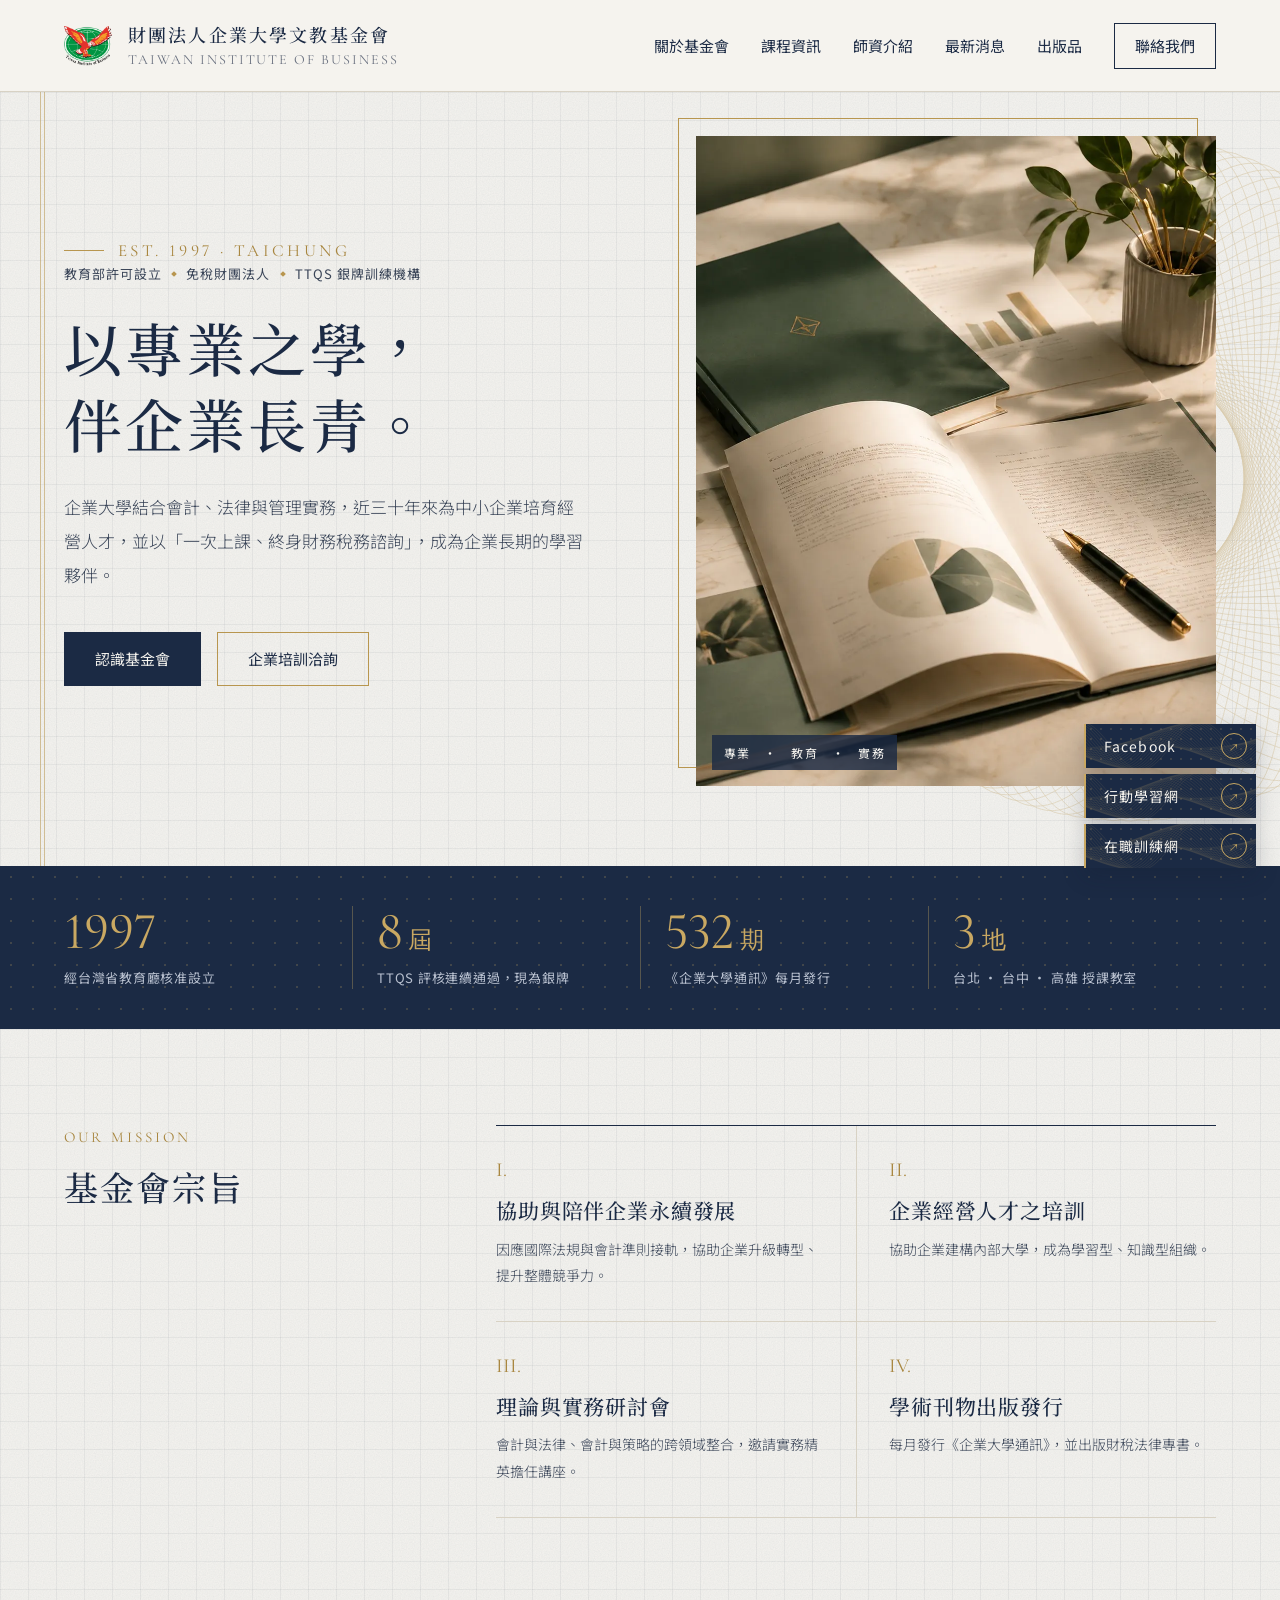
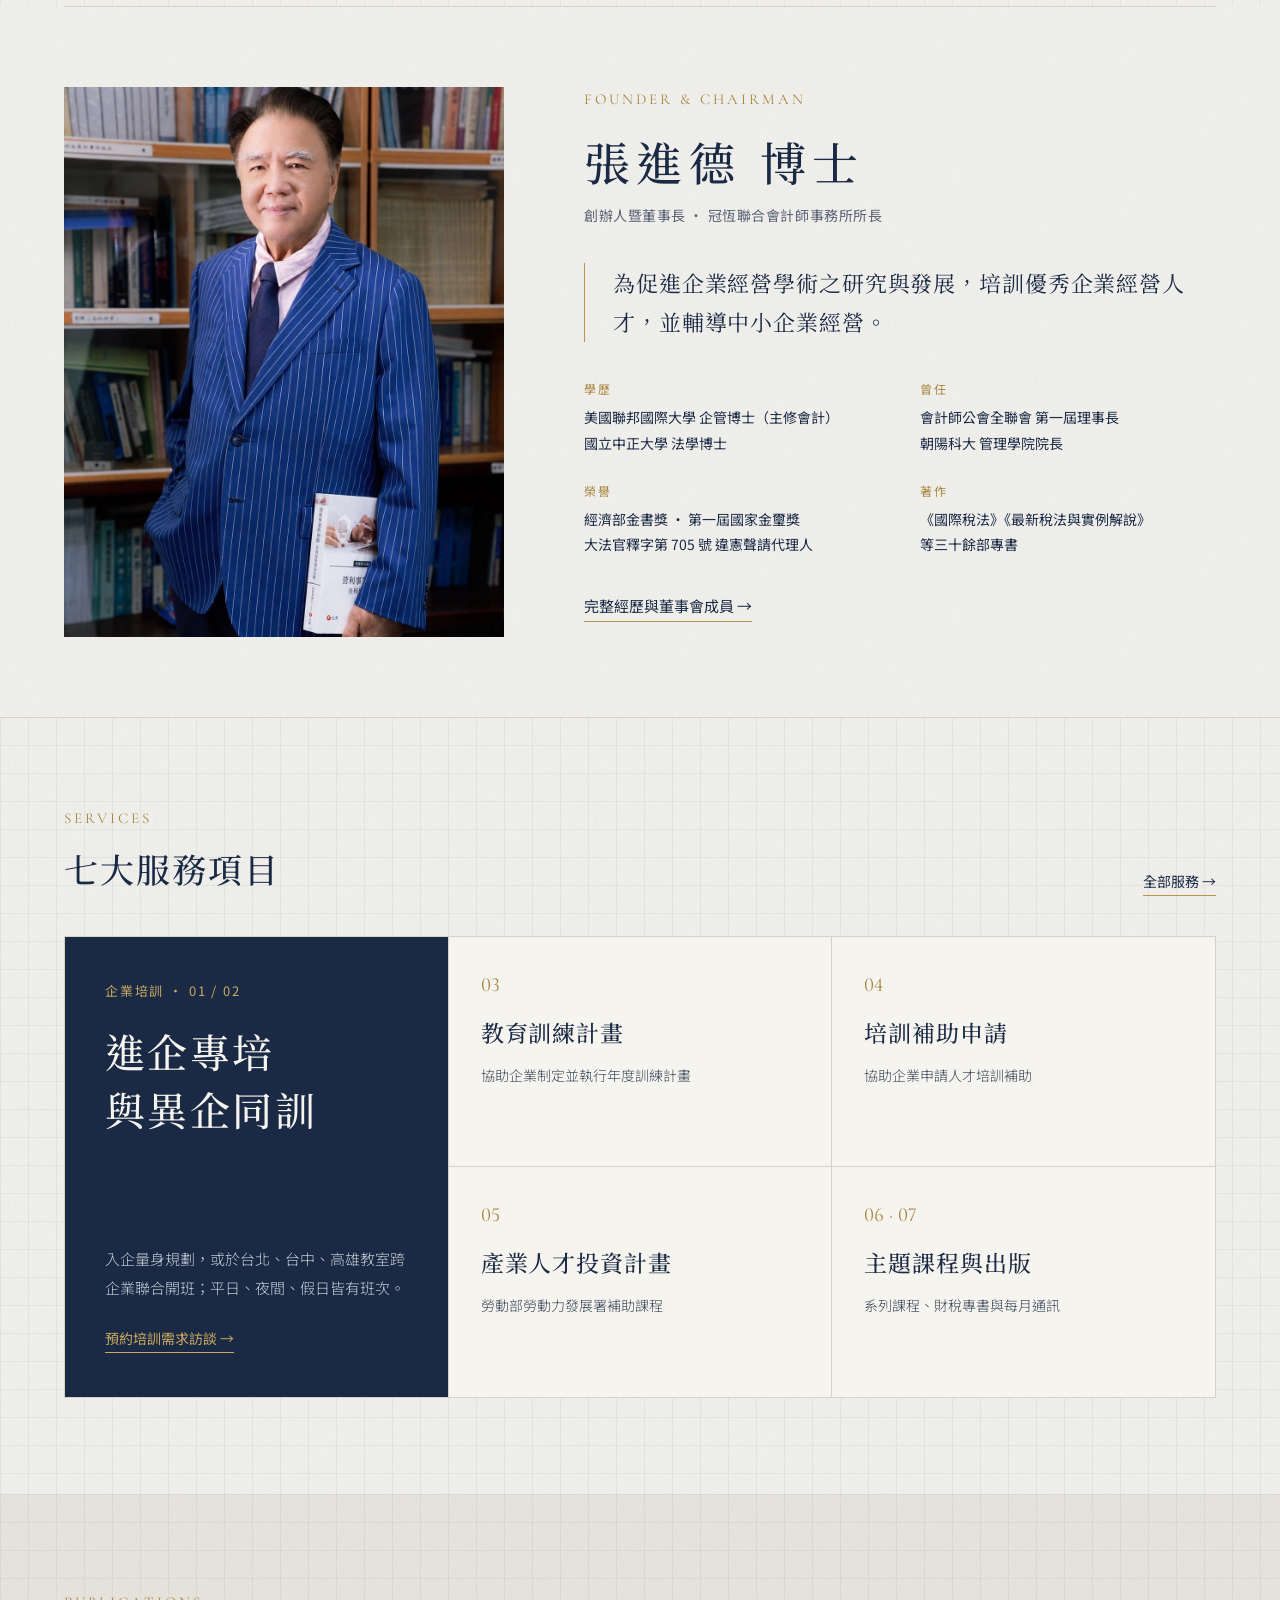
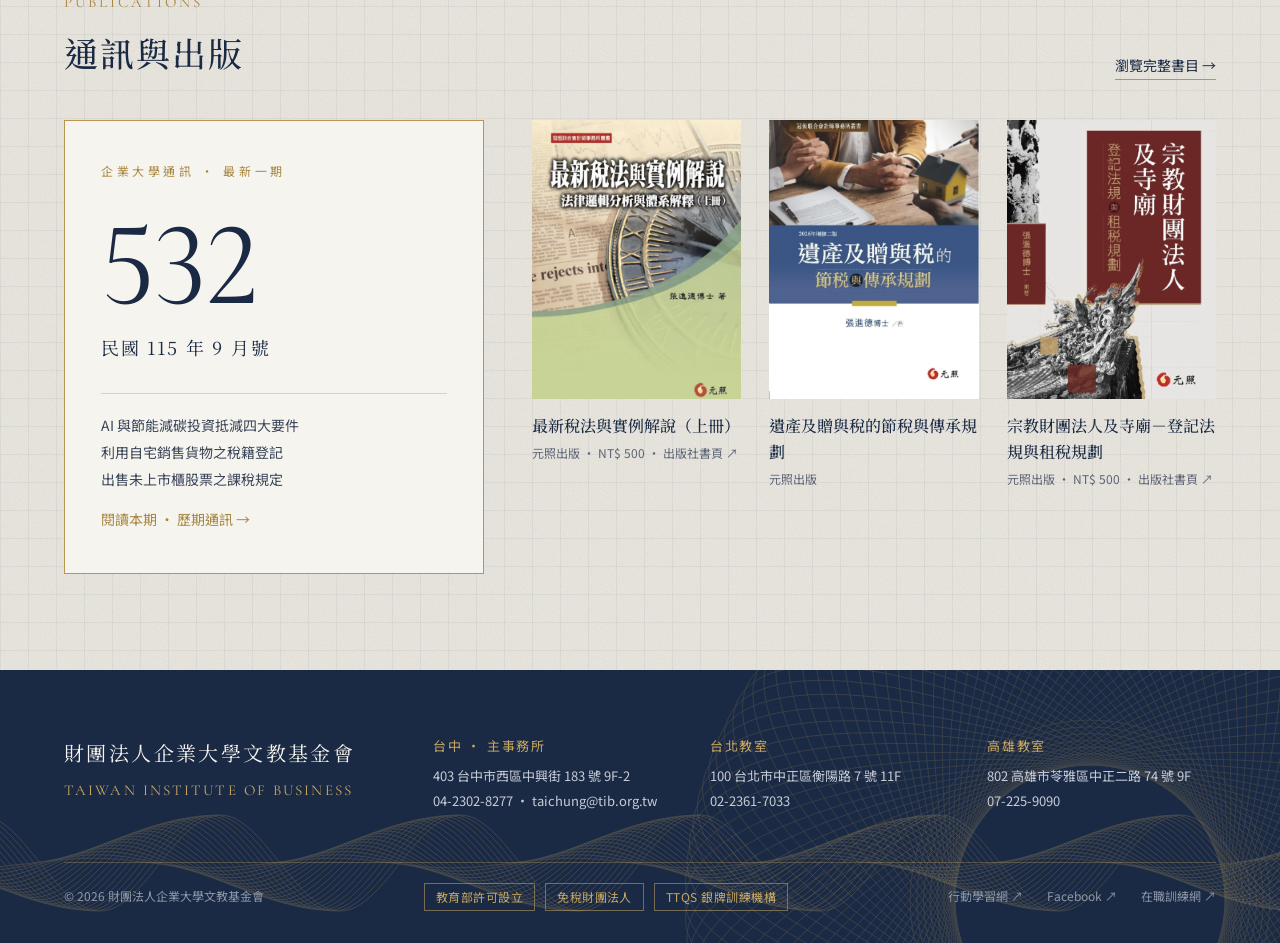
==== commit efead486: "調整header/hero區間距" ====
--- a/index.html
+++ b/index.html
@@ -12,7 +12,7 @@
 <link rel="preconnect" href="https://fonts.googleapis.com">
 <link rel="preconnect" href="https://fonts.gstatic.com" crossorigin>
 <link rel="stylesheet" href="https://fonts.googleapis.com/css2?family=Cormorant+Garamond:wght@400;500&family=Noto+Sans+TC:wght@300;400;500&family=Noto+Serif+TC:wght@400;500;600&display=swap">
-<link rel="stylesheet" href="styles.css?v=0.17">
+<link rel="stylesheet" href="styles.css?v=0.19">
 <link rel="stylesheet" href="floating-dock.css?v=0.16">
 </head>
 <body>
@@ -42,8 +42,9 @@
 
 <main>
 <section class="hero"><div class="wrap">
-  <div>
+  <div class="hero__content">
     <div class="kicker kicker--rule">Est. 1997 · Taichung</div>
+    <p class="hero__seal"><span>教育部許可設立</span><span>免稅財團法人</span><span>TTQS 銀牌訓練機構</span></p>
     <h1>以專業之學，<br>伴企業長青。</h1>
     <p class="hero__lead">企業大學結合會計、法律與管理實務，近三十年來為中小企業培育經營人才，並以「一次上課、終身財務稅務諮詢」，成為企業長期的學習夥伴。</p>
     <div class="hero__cta"><a class="btn btn--solid" href="about.html">認識基金會</a><a class="btn btn--line" href="#contact">企業培訓洽詢</a></div>
--- a/styles.css
+++ b/styles.css
@@ -56,7 +56,9 @@
 
 /* Hero */
 .hero{background:var(--tex-rosette) no-repeat right -230px center/760px,linear-gradient(90deg,transparent 40px,rgba(184,150,79,.55) 40px 41px,transparent 41px 44px,rgba(184,150,79,.55) 44px 45px,transparent 45px),var(--tex-ledger)}
-.hero .wrap{display:grid;grid-template-columns:minmax(0,1fr) 520px;gap:64px;align-items:center;padding-top:88px;padding-bottom:80px}
+.hero .wrap{display:grid;grid-template-columns:minmax(0,1fr) 520px;gap:64px;align-items:center;padding-top:44px;padding-bottom:80px}
+.hero__seal{display:flex;flex-wrap:wrap;align-items:center;gap:4px 0;font-family:var(--sans);font-size:13px;letter-spacing:.08em;color:var(--ink-2);margin:0}
+.hero__seal span+span::before{content:"";display:inline-block;width:4px;height:4px;background:var(--gold);transform:rotate(45deg);margin:0 10px 2px;vertical-align:middle}
 .hero h1{font-size:58px;line-height:1.32;letter-spacing:.06em;margin:24px 0 28px}
 .hero__lead{font-family:var(--sans);font-weight:300;font-size:17px;line-height:2;color:var(--ink-2);max-width:520px}
 .hero__cta{display:flex;flex-wrap:wrap;gap:16px;margin-top:40px}
@@ -178,7 +180,7 @@
   .header .menu-btn{flex:none}
   .hero .wrap,.mission .wrap,.founder .wrap>div,.pubs__grid{grid-template-columns:1fr}
   .hero{background:var(--tex-ledger)}
-  .hero .wrap{padding-top:48px;padding-bottom:56px;gap:48px}
+  .hero .wrap{padding-top:24px;padding-bottom:56px;gap:48px}
   .framed{margin-left:18px}
   .stats .wrap{grid-template-columns:1fr 1fr;padding-top:8px;padding-bottom:8px}
   .stat,.stat:first-child{padding:22px 16px;border-left:0;border-bottom:1px solid rgba(201,168,98,.3)}
@@ -563,6 +565,31 @@
   .event-photo img{min-height:240px;max-height:280px}
   .c-feat__visual{aspect-ratio:4/3;margin-bottom:20px}
   .demo-dialog__title{font-size:24px}
+}
+
+/* 首頁手機 Hero：主視覺滿版置頂，文字卡跨疊在照片下緣。 */
+@media (max-width:640px){
+  .hero{background:var(--ivory)}
+  .hero .wrap{width:100%;max-width:none;grid-template-columns:minmax(0,1fr);gap:0;padding:0}
+  .hero .wrap>.framed{grid-row:1;margin:0}
+  .hero .wrap>.hero__content{grid-row:2;position:relative;z-index:2;margin:-78px 18px 0;padding:28px 82px 26px 22px;border:1px solid var(--gold);background:var(--tex-grain),var(--ivory)}
+  .framed::before{display:none}
+  .hero-art{height:clamp(380px,110vw,510px);aspect-ratio:auto;background:var(--paper)}
+  .hero-art figcaption{top:0;bottom:auto;left:0;padding:11px 16px;border-right:1px solid var(--gold-lt);border-bottom:1px solid var(--gold-lt);font-size:11px}
+  .hero__content .kicker--rule{font-size:12px;letter-spacing:.22em}
+  .hero__content .kicker--rule::before{width:22px}
+  .hero__seal{font-size:12px;letter-spacing:.04em;row-gap:3px}
+  .hero h1{font-size:34px;line-height:1.42;letter-spacing:.04em;margin:16px 0 18px}
+  .hero__lead{font-size:14px;line-height:1.85}
+  .hero__cta{display:grid;grid-template-columns:repeat(2,minmax(0,1fr));gap:8px;margin-top:24px}
+  .hero__cta .btn{width:100%;min-height:52px;padding:12px 5px;font-size:13px;letter-spacing:0}
+}
+@media (max-width:380px){
+  .hero .wrap>.hero__content{margin-right:18px;padding:24px 72px 22px 18px}
+  .hero-art{height:clamp(360px,112vw,426px)}
+  .hero h1{font-size:30px;letter-spacing:.02em}
+  .hero__lead{font-size:13px}
+  .hero__cta .btn{font-size:12px;padding-right:3px;padding-left:3px}
 }
 
 
